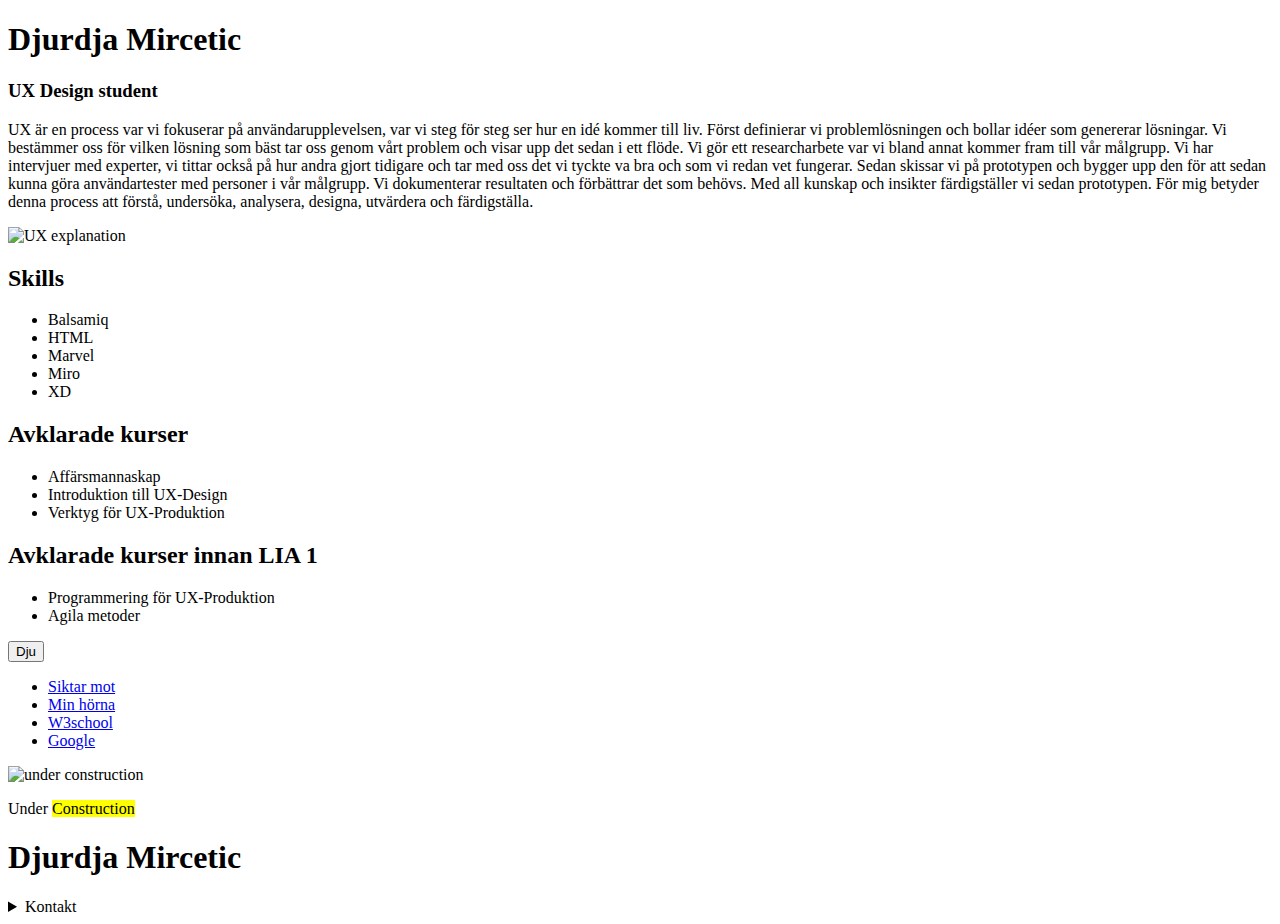
==== index.html @ 9ff73ec4 "Uppgift2" ====
<!DOCTYPE html>
<html>

<head>
<meta charset="UTF-8">
<meta http-equiv="X-UA-Compatible" content="IE=edge,chrome=1">
<meta name="viewport" content="width=device-width, initial-scale=1">

<link rel="icon" type="image/png" sizes="16x16" href="favicon-16x16.png">

<link href = "main.css" rel="stylesheat">


<title>Djurdja Mircetic</title> <!-- Namn på sidan -->
</head>

<body>

<header>
<h1>Djurdja Mircetic</h1> <!-- Start på profilsidan-->
<h3>UX Design student</h3>
</header>

<link href = "main.css" rel="stylrsheat">
 
<nav>
<p> 
UX är en process var vi fokuserar på användarupplevelsen, var vi steg för steg ser hur en idé kommer till liv. Först
definierar vi problemlösningen och bollar idéer som genererar lösningar.
Vi bestämmer oss för vilken lösning
som bäst tar oss genom vårt problem och visar upp det sedan i ett flöde. Vi gör ett researcharbete var vi bland
annat kommer fram till vår målgrupp.  
Vi har intervjuer med experter, vi tittar också på hur andra gjort tidigare
och tar med oss det vi tyckte va bra och som vi redan vet fungerar. Sedan skissar vi på prototypen och bygger
upp den för att sedan kunna göra användartester med personer i vår målgrupp.  
Vi dokumenterar resultaten
och förbättrar det som behövs. Med all kunskap och insikter färdigställer vi sedan prototypen.  
För mig betyder
denna process att förstå, undersöka, analysera, designa, utvärdera och färdigställa.</p> 
</nav>

<section>
<img src="Bilder/UX-Real.png" alt="UX explanation" title="Användarupplevelsen" > 
</section>


<section>
<h2>Skills</h2> <!-- lista-->

<ul>
  <li>Balsamiq</li>
  <li>HTML</li>
  <li>Marvel</li>
  <li>Miro</li>
  <li>XD</li>
</ul>  

<h2>Avklarade kurser</h2> <!-- lista-->

<ul>
  <li>Affärsmannaskap</li>
  <li>Introduktion till UX-Design</li>
  <li>Verktyg för UX-Produktion</li>
</ul> 

<h2>Avklarade kurser innan LIA 1 </h2> <!-- lista--> 
<ul>
  <li>Programmering för UX-Produktion </li>
  <li>Agila metoder </li>
</ul>
</section>

<article>
   <button type="button" onclick="alert('')" >Dju</button> <!-- knapp-->

<ul>
  <li><a href="https://sv.wikipedia.org/wiki/Virtuell_verklighet"    target="_blank">Siktar mot</a></li>
  <li><a href="https://www.youtube.com/watch?v=X4yyAGVekzg&t=30s"   target="_blank" >Min hörna </a></li>
  <li><a href="https://www.w3schools.com/howto/howto_css_icon_buttons.asp"   target="_blank" >W3school</a></li>
  <li><a href="https://www.google.se/?hl=sv"   target="_blank" > Google</a></li>    <!-- länkar-->
</ul>


  <img src="Bilder/404.png" alt="under construction" title="Website" > <!-- bild-->

</article>
  
<footer>
  <p>Under <mark>Construction </mark></p>
  <h1>Djurdja Mircetic</h1>

<details>
  <summary>Kontakt</summary>
  <p>mirceticdjurdja@gmail.com</p>
</details>
</footer>

</body>
</html>
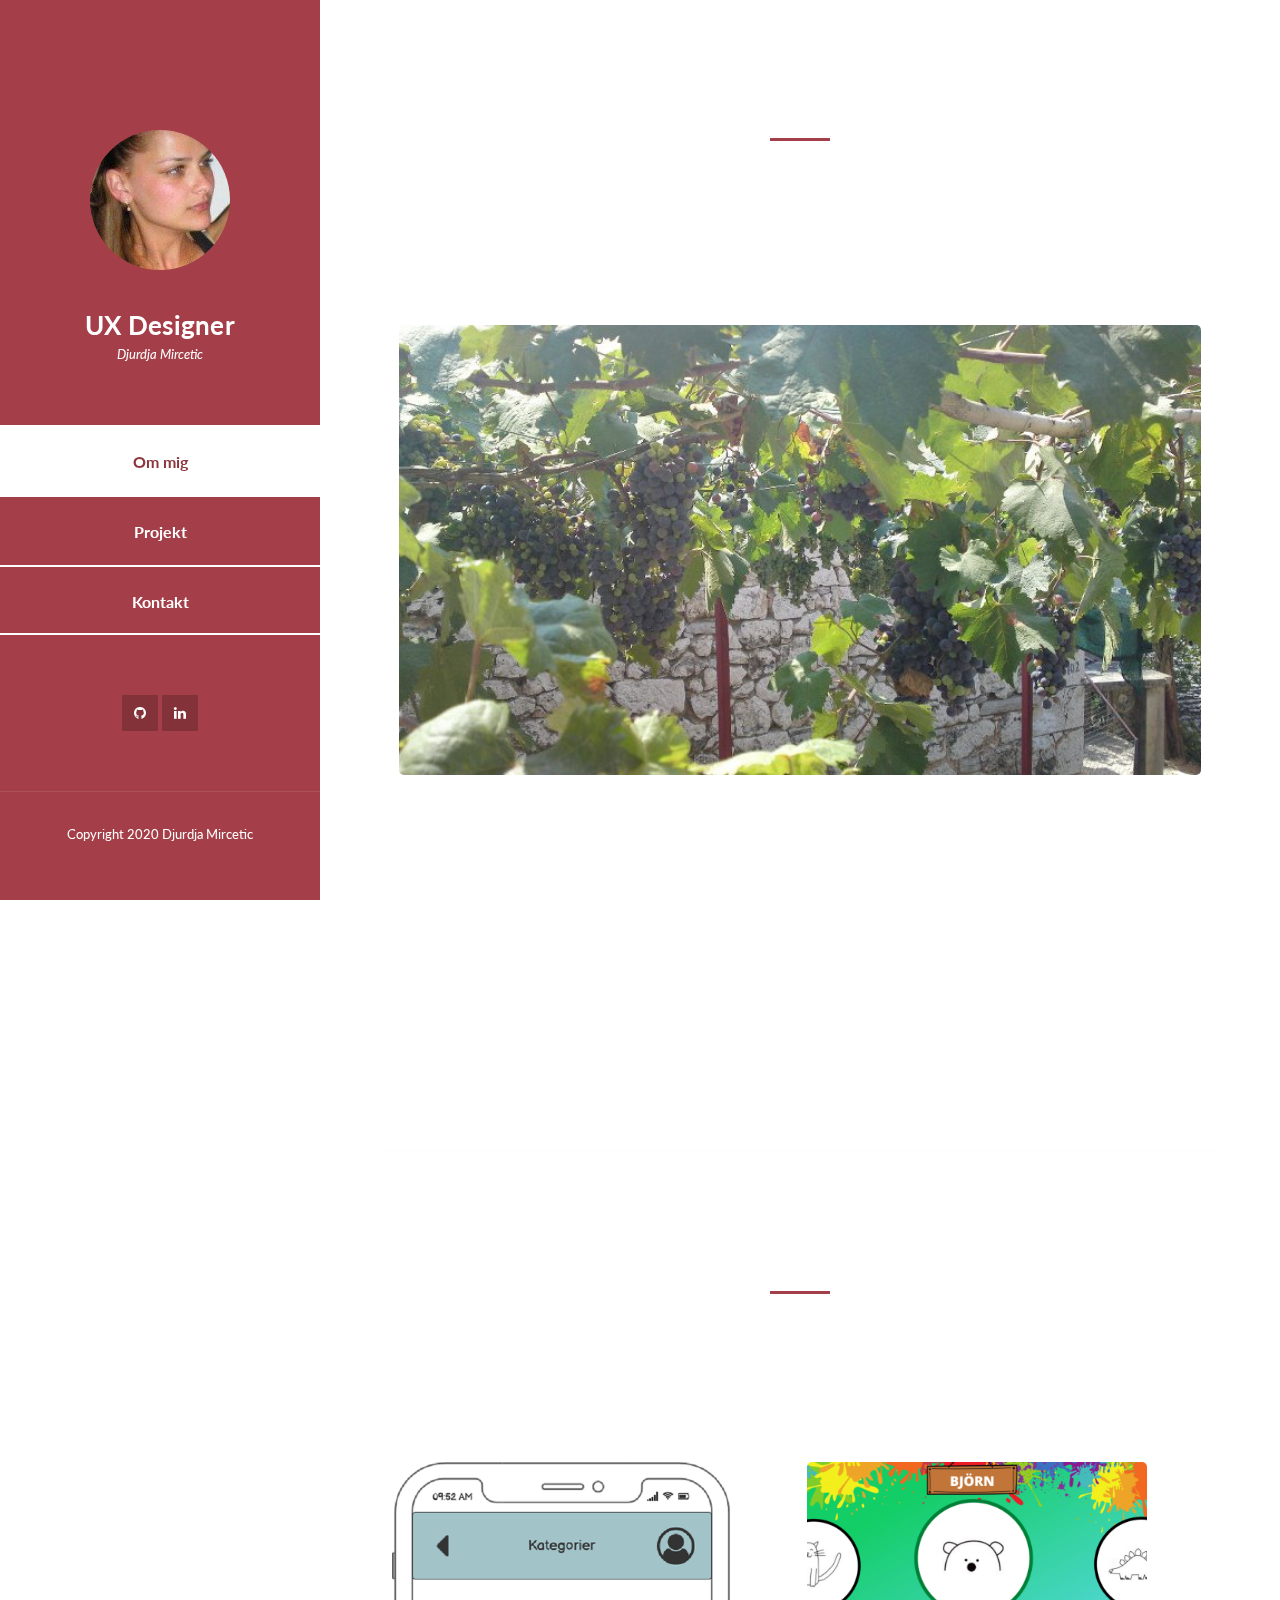
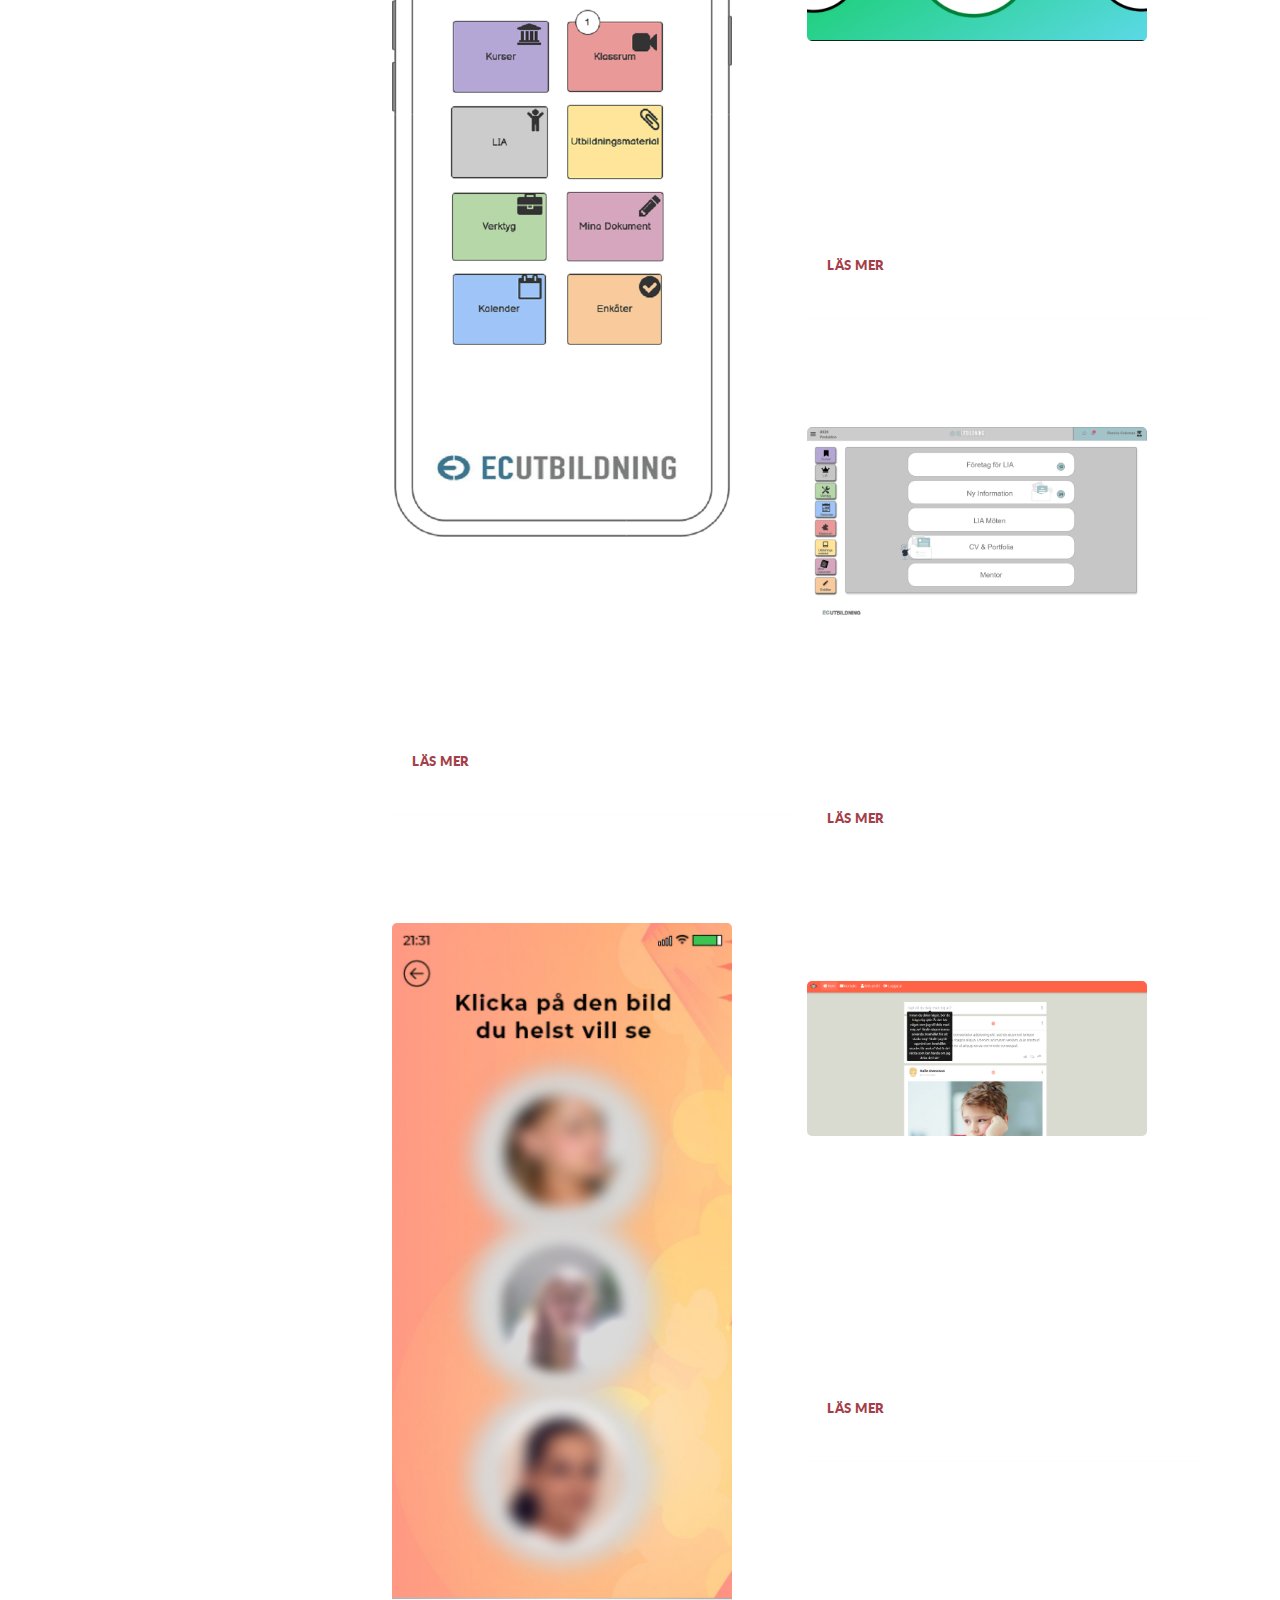
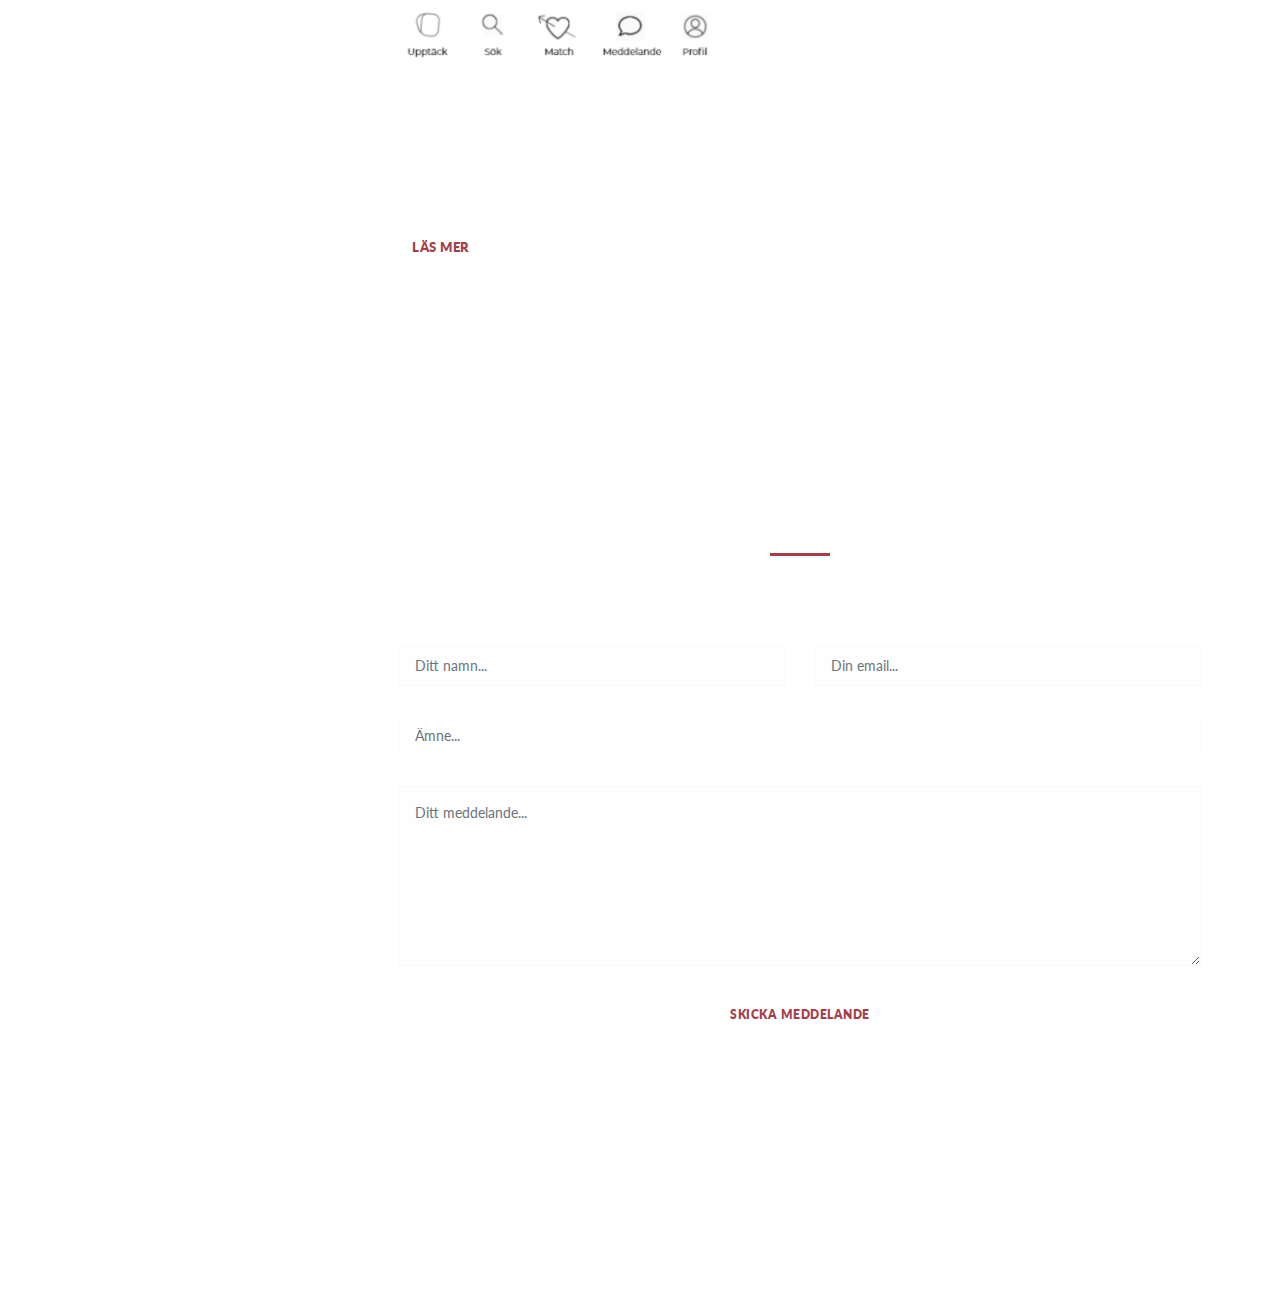
==== commit e7da2e41: "portfolio" ====
--- a/index.html
+++ b/index.html
@@ -1,99 +1,258 @@
 <!DOCTYPE html>
-<html>
-
+<html lang="en">
 <head>
-<meta charset="UTF-8">
-<meta http-equiv="X-UA-Compatible" content="IE=edge,chrome=1">
-<meta name="viewport" content="width=device-width, initial-scale=1">
-
-<link rel="icon" type="image/png" sizes="16x16" href="favicon-16x16.png">
-
-<link href = "main.css" rel="stylesheat">
-
-
-<title>Djurdja Mircetic</title> <!-- Namn på sidan -->
+	<meta charset="utf-8">
+	<meta content="width=device-width, initial-scale=1.0" name="viewport">
+	<meta content="Portfolio" name="description">
+	<meta content="portfolio, ux, uxdesign" name="keywords">
+	<meta content="Djurdja Mircetic" name="author">
+	<link href="https://fonts.googleapis.com/css?family=Lato:100,300,400,700,900" rel="stylesheet">
+	<link href="vendor/bootstrap/css/bootstrap.min.css" rel="stylesheet">
+	<link href="assets/css/fontawesome.css" rel="stylesheet">
+	<link href="assets/css/templatemo-style.css" rel="stylesheet">
+	<link href="assets/css/owl.css" rel="stylesheet">
+	<link href="assets/css/lightbox.css" rel="stylesheet">
+	<link href="favicon-16x16.png" rel="icon" type="image/x-icon">
+	<title>Portfolio</title>
 </head>
-
 <body>
-
-<header>
-<h1>Djurdja Mircetic</h1> <!-- Start på profilsidan-->
-<h3>UX Design student</h3>
-</header>
-
-<link href = "main.css" rel="stylrsheat">
- 
-<nav>
-<p> 
-UX är en process var vi fokuserar på användarupplevelsen, var vi steg för steg ser hur en idé kommer till liv. Först
-definierar vi problemlösningen och bollar idéer som genererar lösningar.
-Vi bestämmer oss för vilken lösning
-som bäst tar oss genom vårt problem och visar upp det sedan i ett flöde. Vi gör ett researcharbete var vi bland
-annat kommer fram till vår målgrupp.  
-Vi har intervjuer med experter, vi tittar också på hur andra gjort tidigare
-och tar med oss det vi tyckte va bra och som vi redan vet fungerar. Sedan skissar vi på prototypen och bygger
-upp den för att sedan kunna göra användartester med personer i vår målgrupp.  
-Vi dokumenterar resultaten
-och förbättrar det som behövs. Med all kunskap och insikter färdigställer vi sedan prototypen.  
-För mig betyder
-denna process att förstå, undersöka, analysera, designa, utvärdera och färdigställa.</p> 
-</nav>
-
-<section>
-<img src="Bilder/UX-Real.png" alt="UX explanation" title="Användarupplevelsen" > 
-</section>
-
-
-<section>
-<h2>Skills</h2> <!-- lista-->
-
-<ul>
-  <li>Balsamiq</li>
-  <li>HTML</li>
-  <li>Marvel</li>
-  <li>Miro</li>
-  <li>XD</li>
-</ul>  
-
-<h2>Avklarade kurser</h2> <!-- lista-->
-
-<ul>
-  <li>Affärsmannaskap</li>
-  <li>Introduktion till UX-Design</li>
-  <li>Verktyg för UX-Produktion</li>
-</ul> 
-
-<h2>Avklarade kurser innan LIA 1 </h2> <!-- lista--> 
-<ul>
-  <li>Programmering för UX-Produktion </li>
-  <li>Agila metoder </li>
-</ul>
-</section>
-
-<article>
-   <button type="button" onclick="alert('')" >Dju</button> <!-- knapp-->
-
-<ul>
-  <li><a href="https://sv.wikipedia.org/wiki/Virtuell_verklighet"    target="_blank">Siktar mot</a></li>
-  <li><a href="https://www.youtube.com/watch?v=X4yyAGVekzg&t=30s"   target="_blank" >Min hörna </a></li>
-  <li><a href="https://www.w3schools.com/howto/howto_css_icon_buttons.asp"   target="_blank" >W3school</a></li>
-  <li><a href="https://www.google.se/?hl=sv"   target="_blank" > Google</a></li>    <!-- länkar-->
-</ul>
-
-
-  <img src="Bilder/404.png" alt="under construction" title="Website" > <!-- bild-->
-
-</article>
-  
-<footer>
-  <p>Under <mark>Construction </mark></p>
-  <h1>Djurdja Mircetic</h1>
-
-<details>
-  <summary>Kontakt</summary>
-  <p>mirceticdjurdja@gmail.com</p>
-</details>
-</footer>
-
+	<div id="page-wraper">
+		<!-- Sidebar Menu -->
+		<div class="responsive-nav">
+			<i class="fa fa-bars" id="menu-toggle"></i>
+			<div class="menu" id="menu">
+				<i class="fa fa-times" id="menu-close"></i>
+				<div class="container">
+					<div class="image">
+						<a href="#"><img alt="" src="assets/images/10.jpg"></a>
+					</div>
+					<div class="author-content">
+						<h4>UX Designer</h4><span>Djurdja Mircetic</span>
+					</div>
+					<nav class="main-nav" role="navigation">
+						<ul class="main-menu">
+							<li>
+								<a href="#section1">Om mig</a>
+							</li>
+							<li>
+								<a href="#section2">Projekt</a>
+							</li>
+							<li>
+								<a href="#section3">Kontakt</a>
+							</li>
+						</ul>
+					</nav>
+					<div class="social-network">
+						<ul class="soial-icons">
+							<li>
+								<a href="https://github.com/dju1441" target="_blank"><i class="fa fa-github"></i></a>
+							</li>
+							<li>
+								<a href="https://www.linkedin.com/in/djurdja-mircetic-a3308977/" target="_blank"><i class="fa fa-linkedin"></i></a>
+							</li>
+						</ul>
+						<div style="margin-left: 2em">
+							
+						</div>
+						<!--<a href="indexEN.html"><img alt="Englich" class="flag" src="assets/images/En.png"></a>
+							<a href="indexSV.html"><img alt="Swedish" class="flag" src="assets/images/sv.png"></a>-->
+					</div>
+					<div class="copyright-text">
+						<p>Copyright 2020 Djurdja Mircetic</p>
+					</div>
+				</div>
+			</div>
+		</div>
+		
+		<section class="section about-me" data-section="section1">
+			<div class="container">
+				<div class="section-heading">
+					<h1>Portfolio</h1>
+					<div class="line-dec"></div><span>Välkommen till min hörna</span>
+				</div>
+				<div class="left-image-post">
+					<div class="row">
+						<div class="col-md-12">
+							<div class="left-image"><img alt="" src="assets/images/101.jpg"></div>
+						
+						
+							<div class="right-text">
+								
+								<div><p> Dju kallas jag för & är född vid kusten av Balkan. Uppvuxen & bosatt i Malmö och så länge jag kan minas har jag funderat på hur saker och ting är och varför. Som liten fick jag ofta frågan ”var är det bättre” vilket tände till tankarna mellan det bra och dåliga, varför och varför inte. Jag funderade ofta på produkter, hur de är hur de kunde förbättras och appliceras i olika miljöer. 
+								Under min uppväxt ägnade jag mig en del åt att rita vilket ledde till att tatuering med blev en hobby. 
+								Under tiden jag satte färg på mina vänner hade jag uppdarg i familjeföretaget, att rita upp mönster som sedan trycktes och blev plagg. 
+								Dom plaggen har jag sedan fotats i och varit modell för samt sålt på modemässorna. 
+								Jag har haft en insyn i ett företag från idén, försäljningen, produktionen, leverans och allt där emellan. 
+								Jag är nyfiken, omtänksam och ger hela mig till vad jag har framför mig. 
+								Intresset för UX blev stort då jag förstod att det var en blandning av beteendet och tekniken. 
+								Att sätta sig in i användarnas känsla och föreställa sig vad de går igenom som sedan bekräftas av researchen är vad jag vill jobba med. 
+								Det blir en slagt tillfredsställelse att kunna ta fram en lösning till utmaningen i form av prototyp då erfarenheten och 
+								informationen går att visa upp.</p>
+							</div>
+							</div>
+							
+						</div>
+					</div>
+				</div>
+			</div>
+		</section>
+		<section class="section heading" data-section="section2">
+			<div class="container">
+				<div class="section-heading">
+					<h1>Projekt</h1>
+					<div class="line-dec"></div>
+				</div>
+				<div class="row">
+					<div class="isotope-wrapper">
+						<div class="isotope-box">
+							<div class="isotope-item">
+								<img alt="ec-utbildning app" src="assets/images/ec-educationapp.jpg">
+								<figcaption>
+									<a data-lightbox="image-1" data-title="Läroplattform App version" href="assets/images/ec-educationapp.jpg"></a>
+									<h4>EC-utbildning App version</h4><span>Som det ser ut idag har EC-studenter 3 olika platser där vi måste logga in på för att få tillgång till vårt material, det digitala klassrummet och mailen. Det är viktigt att samla allt på en plattform då det upplevs att informationen är svår att hålla ordning på. Är det någonting man behöver så finns det att hitta här.</span>
+								</figcaption>
+								<div class="white-button">
+									<a href="project/Ecutbildningapp.pdf" target="_blank">Läs mer</a>
+								</div>
+							</div>
+							<div class="isotope-item">
+								<img alt="digitala verktyg" src="assets/images/digital.png"> <a data-lightbox="image-1" data-title="Digitalt verktyg" href="assets/images/digital.png"></a>
+								<h4>Digitalt verktyg</h4><span>Ett digitalt verktyg för pedagoger där målet är att få förskolebarn till att blir mer av en producent istället för konsument. Det långsiktiga målet är att förebygga psykisk ohälsa genom uppmaning till socialt samspel och goda gärningar som bidrar till att skapa och stärka positivt beteende och god hälsa.</span>
+								<div class="white-button">
+									<a href="project/UX%20Design%20sprint%20Djurdja%20Mircetic.pdf" target="_blank">Läs mer</a>
+								</div>
+							</div>
+							<div class="isotope-item">
+								<img alt="ec-utbildning webb" src="assets/images/ecwebb.jpg"> <a data-lightbox="image-1" data-title="Läroplattform Webb version" href="assets/images/ecwebb.jpg"></a>
+								<h4>EC-utbildning Webb version</h4><span>Det var en självklarhet att läroplattformen behövde finas i en webbversion med. Här var fokus på LIA funktionen och det som behövs för att lättare hålla ordning på viktiga mail, potentiella LIA platser, information till våra mentorer och våran portfolio.</span>
+								<div class="white-button">
+									<a href="project/PP%20Ecutbildning%20Webbsida.pdf" target="_blank">Läs mer</a>
+								</div>
+							</div>
+							<div class="isotope-item">
+								<img alt="pixer" src="assets/images/pixerbild.png"> <a data-lightbox="image-1" data-title="Dating app" href="assets/images/pixerbild.png"></a>
+								<h4>En dejting app baserat på intressen</h4><span>I stället för att “matcha” baserat på bilder får användarna först prata/chatta eller spela spel ihop för att sedan låsa upp bilder på personen de pratar med.</span>
+								<div class="white-button">
+									<a href="project/Pixer.pdf" target="_blank">Läs mer</a>
+								</div>
+							</div>
+							<div class="isotope-item">
+								<img alt="social media sida flöde" src="assets/images/feed1.png"> <a data-lightbox="image-1" data-title="Social media sida med fokus på säkerheten för den yngre generationen" href="assets/images/feed1.png"></a>
+								<h4>Social media sida</h4><span>Med hjälp av en tooltip uppmärksammas och tydliggörs det för barn att tänka till och förstå att kontentan av det som läggs upp och delas är där för alla att se. Att det både kan ha negativa och positiva konsekvenser som följd. Informationen framkommer då man hovrar över en knapp eller ett fält i dom situationer man bör tänka till en extra gång. Det blir mindre av ett störningsmoment då en tooltip inte behöver klickas bort.</span>
+								<div class="white-button">
+									<a href="" target="_blank">Läs mer</a>
+								</div>
+							</div>
+						</div>
+					</div>
+				</div>
+			</div>
+		</section>
+		<section class="section contact-me" data-section="section3">
+			<div class="container">
+				<div class="section-heading">
+					<h1>Kontakt</h1>
+					<div class="line-dec"></div>
+				</div>
+				<div class="row">
+					<div class="right-content">
+						<div class="container">
+							<form action="https://formspree.io/f/mnqookpp" id="contact" method="post" name="contact">
+								<div class="row">
+									<div class="col-md-6">
+										<fieldset>
+											<input class="form-control" id="name" name="name" placeholder="Ditt namn..." required="" type="text">
+										</fieldset>
+									</div>
+									<div class="col-md-6">
+										<fieldset>
+											<input class="form-control" id="email" name="_replayto" placeholder="Din email..." required="" type="text">
+										</fieldset>
+									</div>
+									<div class="col-md-12">
+										<fieldset>
+											<input class="form-control" id="subject" name="subject" placeholder="Ämne..." required="" type="text">
+										</fieldset>
+									</div>
+									<div class="col-md-12">
+										<fieldset>
+											<textarea class="form-control" id="message" name="message" placeholder="Ditt meddelande..." required="" rows="6"></textarea>
+										</fieldset>
+									</div>
+									<div class="col-md-12">
+										<fieldset>
+											<button class="button" id="form-submit" type="submit">Skicka meddelande</button>
+										</fieldset>
+									</div>
+								</div>
+							</form>
+						</div>
+					</div>
+				</div>
+			</div>
+		</section>
+	</div>
+	<script src="vendor/jquery/jquery.min.js">
+	</script> 
+	<script src="vendor/bootstrap/js/bootstrap.bundle.min.js">
+	</script> 
+	<script src="assets/js/isotope.min.js">
+	</script> 
+	<script src="assets/js/owl-carousel.js">
+	</script> 
+	<script src="assets/js/lightbox.js">
+	</script> 
+	<script src="assets/js/custom.js">
+	</script> 
+	<script>
+	                 //according to loftblog tut
+	                 $(".main-menu li:first").addClass("active");
+
+	                 var showSection = function showSection(section, isAnimate) {
+	                   var direction = section.replace(/#/, ""),
+	                     reqSection = $(".section").filter(
+	                       '[data-section="' + direction + '"]'
+	                     ),
+	                     reqSectionPos = reqSection.offset().top - 0;
+
+	                   if (isAnimate) {
+	                     $("body, html").animate(
+	                       {
+	                         scrollTop: reqSectionPos
+	                       },
+	                       800
+	                     );
+	                   } else {
+	                     $("body, html").scrollTop(reqSectionPos);
+	                   }
+	                 };
+
+	                 var checkSection = function checkSection() {
+	                   $(".section").each(function() {
+	                     var $this = $(this),
+	                       topEdge = $this.offset().top - 80,
+	                       bottomEdge = topEdge + $this.height(),
+	                       wScroll = $(window).scrollTop();
+	                     if (topEdge < wScroll && bottomEdge > wScroll) {
+	                       var currentId = $this.data("section"),
+	                         reqLink = $("a").filter("[href*=\\#" + currentId + "]");
+	                       reqLink
+	                         .closest("li")
+	                         .addClass("active")
+	                         .siblings()
+	                         .removeClass("active");
+	                     }
+	                   });
+	                 };
+
+	                 $(".main-menu").on("click", "a", function(e) {
+	                   e.preventDefault();
+	                   showSection($(this).attr("href"), true);
+	                 });
+
+	                 $(window).scroll(function() {
+	                   checkSection();
+	                 });
+	</script>
 </body>
 </html>--- a/assets/css/templatemo-style.css
+++ b/assets/css/templatemo-style.css
@@ -0,0 +1,697 @@
+
+@import url(fontawesome.css);
+@import url("https://fonts.googleapis.com/css?family=Lato:100,300,400,700,900");
+body {
+    font-family: 'Lato', sans-serif;
+}
+
+#page-wraper {
+    background: url(../images/BLACK_IV_desktop-1.jpg) no-repeat center center fixed;
+    -webkit-background-size: cover;
+    -moz-background-size: cover;
+    background-size: 300px 100px;
+    background-size: cover;
+    width: 100%;
+}
+
+
+/* Basic */
+
+body {
+    overflow-x: hidden;
+}
+
+input,
+select,
+textarea {
+    outline: none;
+}
+
+a,
+a:hover {
+    text-decoration: none;
+	
+}
+
+
+p {
+    font-size: 16px;
+    line-height: 24px;
+    color: #fff;
+	z-index:-1;
+}
+
+h4 {
+	margin-top:10px;
+    font-size: 26px;
+    font-weight: 700;
+    color: #fff;
+    letter-spacing: 0.25px;
+	
+}
+
+img {
+    width: 100%;
+    overflow: hidden;
+	margin-top:70px;
+}
+
+.flag{
+	width: 36px;
+    
+	margin-top:0px;
+	}
+	
+
+ul {
+    padding: 0;
+    margin: 0;
+    list-style: none;
+}
+
+ul li {
+    display: inline-block;
+}
+
+html {
+    -webkit-box-sizing: border-box;
+    -moz-box-sizing: border-box;
+    box-sizing: border-box;
+}
+
+*,
+*:before,
+*:after {
+    -webkit-box-sizing: inherit;
+    -moz-box-sizing: inherit;
+    box-sizing: inherit;
+}
+
+.container {
+    margin: 0 auto;
+}
+
+.main-nav {
+    text-align: center;
+}
+
+.main-nav li:last-child a {
+    border-bottom: 2px solid #fff;
+}
+
+.main-nav li {
+    display: block;
+}
+
+.main-nav li a {
+    height: 70px;
+    line-height: 70px;
+    display: inline-block;
+    font-size: 16px;
+    font-weight: 700;
+    color: #fff;
+    width: 100%;
+    transition: all 0.5s;
+    border-top: 2px solid #fff;
+}
+
+.main-nav li:hover a,
+.main-nav li.active a {
+    background: #fff;
+    color: #8c363e;
+}
+
+/* Sidebar Menu */
+
+.menu .image {
+    margin-top: 60px;
+}
+
+.menu .image img {
+    width: 140px;
+    height: 140px;
+    border-radius: 50%;
+    text-align: center;
+}
+
+.menu .author-content {
+    margin: 40px 0px 60px 0px;
+}
+
+.menu .author-content h4 {
+    margin-bottom: 0px;
+}
+
+.menu .author-content span {
+    font-size: 13px;
+    font-style: italic;
+    color: #fff;
+}
+
+.menu .social-network {
+    margin-top: 60px;
+}
+
+.menu .social-network ul li {
+    margin: 0 3px;
+}
+
+.menu .social-network ul li a {
+    width: 40px;
+    height: 40px;
+    display: inline-block;
+    text-align: center;
+    line-height: 40px;
+    background-color: rgba(0, 0, 0, 0.2);
+    color: #fff;
+    font-size: 14px;
+    transition: all 0.5s;
+}
+
+.menu .social-network ul li a:hover {
+    background-color: #fff;
+    color: #a43f49;
+}
+
+.menu .copyright-text {
+    position: relative;
+    margin-top: 60px;
+}
+
+.menu .copyright-text p {
+    border-top: 1px solid rgba(250, 250, 250, 0.1);
+    display: inline-block;
+    width: 100%;
+    padding-left: 30px;
+    padding-right: 30px;
+    padding-top: 30px;
+    font-size: 13px;
+}
+
+.menu:before,
+.menu:after {
+    content: "";
+    display: table;
+}
+
+.menu:after {
+    clear: both;
+}
+
+.menu a {
+    text-decoration: none;
+    color: inherit;
+}
+
+.menu {
+    text-align: center;
+}
+
+.menu::-webkit-scrollbar {
+    display: none;
+}
+
+.menu {
+    left: 10%;
+  -webkit-transition: -webkit-transform 233ms cubic-bezier(0, 0, 0.21, 1);
+  -webkit-overflow-scrolling: touch;
+  background-color: #a43f49;
+  box-sizing: border-box;
+  height: 100vh;  
+  max-height: 100vh !important;
+  max-width: 80vw !important;
+  min-width: 45px !important;
+  outline: none;
+  overflow-x: hidden !important;
+  overflow-y: auto !important;
+  padding: 0;
+  position: fixed !important;
+  top: calc(0px);  
+  width: 20%;
+  will-change: transform;
+  z-index: 9999 !important;
+  filter:blur (5px);
+}
+
+.menu-toggle {
+  color: #fff;
+  cursor: pointer;
+  font-size: 25px;
+  position: fixed;
+  right: 25px;
+  top: 25px;
+}
+
+#menu-toggle {
+    z-index: 999;
+    cursor: pointer;
+    position: fixed;
+    top: 0;
+    left: 0;
+    color: #a43f49;
+    background-color: #fff;
+    width: 60px;
+    height: 60px;
+    text-align: center;
+    display: inline-block;
+    line-height: 60px;
+}
+
+.menu-close {
+  cursor: pointer;
+}
+
+#menu-close {
+    cursor: pointer;
+    text-align: right;
+    color: #a43f49;
+    background-color: #fff;
+    width: 100%;
+    height: 60px;
+    text-align: center;
+    display: inline-block;
+    line-height: 60px;
+}
+
+
+/* Section */
+
+.section {
+    color: #fff;
+    width: 55%;
+    right: 10%;
+    left: 35%;
+    position: relative;
+    min-height: 100vh;
+    padding-bottom: 80px;
+    border-bottom: 3px solid rgba(250, 250, 250, 0.25);
+}
+
+.section-heading {
+    text-align: center;
+    padding: 80px 45px;
+}
+
+.section-heading h2 {
+    font-size: 32px;
+    font-weight: 700;
+    color: #fff;
+}
+
+.section-heading .line-dec {
+    width: 60px;
+    height: 3px;
+    background-color: #a43f49;
+    margin: 10px auto;
+}
+
+.section-heading span {
+    margin-top: 5px;
+    font-size: 16px;
+    color: #fff;
+    letter-spacing: 0.5px;
+}
+
+
+/* Buttons */
+
+.white-button {
+	margin-top: 10px;
+}
+
+.white-button a {
+    display: inline-block;
+    padding: 12px 20px;
+    background-color: #fff;
+    color: #a43f49;
+    font-size: 13px;
+    font-weight: 800;
+    letter-spacing: 0.5px;
+    text-transform: uppercase;
+    transition: all 0.5s;
+}
+
+.white-button a:hover {
+    background-color: #a43f49;
+    color: #fff;
+}
+
+/* send massage button*/
+
+button {
+    display: inline-block;
+    padding: 10px 20px;
+    background-color: #fff;
+    color: #a43f49;
+    font-size: 12px;
+    font-weight: 800;
+    letter-spacing: 0.5px;
+    text-transform: uppercase;
+    transition: all 0.5s;
+    border: none;
+    outline: none;
+    cursor: pointer;
+	
+
+}
+
+button:hover {
+    outline: none;
+    background-color: #a43f49;
+    color: #fff;
+}
+
+
+/* image about me */
+
+.right-image-post {
+    margin-top: 60px;
+    padding-top: 60px;
+    border-top: 2px solid rgba(250, 250, 250, 0.1);
+}
+
+.left-image img,
+.right-image img {
+    border-radius: 5px;
+}
+
+.right-image-post h4,
+.left-image-post h4 {
+    margin-top: 30px;
+}
+
+.right-image-post p,
+.left-image-post p {
+    margin-top: 20px;
+}
+
+.right-image-post .white-button,
+.left-image-post .white-button {
+    margin-top: 30px;
+}
+
+
+/* Services */
+
+.my-services .col-md-6 {
+    padding-left: 5px;
+    padding-right: 5px;
+}
+
+.service-item {
+    margin-bottom: 10px;
+    padding: 50px;
+    background-color: rgba(250, 250, 250, 0.1);
+    transition: all 0.5s;
+}
+
+.service-item h4 {
+    transition: all 0.5s;
+}
+
+.service-item p {
+    transition: all 0.5s;
+}
+
+.service-item:hover {
+    background-color: rgba(250, 250, 250, 1);
+}
+
+.service-item:hover h4 {
+    color: #1e1e1e;
+}
+
+.service-item:hover p {
+    color: #4a4a4a;
+}
+
+.service-item .service-icon {
+    width: 70px;
+    height: 70px;
+    display: inline-block;
+    margin-bottom: 30px;
+    background-size: cover;
+    background-repeat: no-repeat;
+    transition: all 0.5s;
+}
+
+
+/* portfolio */
+
+section.my-work .section-heading {
+    text-align: center;
+    padding: 80px 45px 50px 45px;
+}
+
+.isotope-wrapper {
+    position: relative;
+    width: 100%;
+    margin: auto;
+}
+
+.isotope-toolbar input[type="radio"] {
+    display: none;
+}
+
+.isotope-toolbar span {
+    text-transform: capitalize;
+    display: inline-block;
+    margin-right: 15px;
+    padding-bottom: 3px;
+    font-size: 15px;
+    font-weight: 700;
+    border-bottom: 2px solid transparent;
+    transform: ease-in-out 0.5s;
+    cursor: pointer;
+}
+
+.isotope-toolbar input[type="radio"]:checked + span {
+    color: #a43f49;
+    border-bottom: 2px solid #a43f49;
+}
+
+.isotope-box {
+    position: relative;
+    width: 100%;
+}
+
+.isotope-toolbar {
+    text-align: center;
+    margin: 10px;
+}
+
+.isotope-toolbar p {
+    border-top: 1px solid #fff;
+    padding-top: 15px;
+}
+
+.isotope-toolbar a {
+    color: #fff;
+}
+
+.isotope-item {
+    position: relative;
+    width: 48%;
+    margin: 1%;
+    border-bottom: 2px solid rgba(250,250,250,0.1);
+    padding-bottom: 30px;
+    margin-bottom: 30px;
+}
+
+.isotope-item img {
+    top: 0;
+    left: 0;
+    width: 85%;
+    height: 100%;
+    border-radius: 5px;
+}
+
+.lazyload {
+    background: #f7f7f7;
+}
+
+.lazyloading {
+    background: #f7f7f7 url(//afarkas.github.io/lazysizes/assets/imgs/loader.gif) no-repeat center;
+    min-height: 60px;
+}
+
+
+/* Contact Me */
+
+section.contact-me {
+    border-bottom: none;
+}
+
+#contact input {
+    background-color: rgba(250,250,250,0.1);
+    border: 1px solid rgba(250,250,250,1);
+    border-radius: 0px;
+    margin-bottom: 30px;
+    color: #fff;
+    font-size: 14px;
+    height: 40px;
+    line-height: 40px;
+    width: 100%;
+    padding-left: 15px;
+}
+
+#contact input:focus {
+    outline: none;
+    box-shadow: none;
+}
+
+#contact textarea {
+    background-color: rgba(250,250,250,0.1);
+    border: 1px solid rgba(250,250,250,1);
+    border-radius: 0px;
+    margin-bottom: 30px;
+    color: #fff;
+    font-size: 14px;
+    height: 180px;
+    max-height: 220px;
+    line-height: 40px;
+    width: 100%;
+    padding-left: 15px;
+}
+
+#contact textarea:focus {
+    outline: none;
+    box-shadow: none;
+}
+
+#contact {
+    text-align: center;
+}
+
+@media screen and (max-width: 1680px) {
+    .menu {
+        left: 5%;
+    }
+
+    .section {
+        color: #fff;
+        width: 65%;
+        right: 5%;
+        left: 30%;
+    }
+}
+
+@media screen and (max-width: 1680px) and (min-width: 846px) { 
+    .menu .social-network ul li a {
+        width: 36px;
+        height: 36px;
+        line-height: 36px;
+    }
+
+    .menu .social-network ul li {
+        margin: 0;
+    }
+
+    .menu .image {
+        margin-top: 60px;
+    }
+}
+
+@media screen and (max-width: 1280px) {
+    .menu {
+        left: 0%;
+    }
+
+    .right-image-post h4,
+    .left-image-post h4 {
+        margin-top: 0px;
+    }
+
+    .right-image-post p,
+    .left-image-post p {
+        margin-top: 15px;
+    }
+
+    .right-image-post .white-button,
+    .left-image-post .white-button {
+        margin-top: 25px;
+    }
+
+}
+
+.menu .container {
+    padding-left: 0;
+    padding-right: 0;
+}
+
+@media screen and (max-width: 1280px) and (min-width: 846px) {
+    .menu {
+        width: 25%;
+    }
+}
+
+#menu-toggle,
+#menu-close {
+    display: none;
+}  
+
+@media screen and (max-width: 845px) {        
+    #menu-toggle,
+    #menu-close {
+        display: inline-block;
+    }    
+
+    .menu {        
+        width: 320px;
+        -webkit-transform: translateX(-100%) !important;
+        transform: translateX(-100%) !important;
+        transition: -webkit-transform 233ms cubic-bezier(0, 0, 0.21, 1);
+        transition: transform 233ms cubic-bezier(0, 0, 0.21, 1);
+        transition: transform 233ms cubic-bezier(0, 0, 0.21, 1), -webkit-transform 233ms cubic-bezier(0, 0, 0.21, 1);
+    }
+
+    .menu .image {
+        margin-top: 40px;        
+    }
+
+    .menu .image img {
+        width: 120px;
+        height: 120px;
+    }
+
+    .menu .author-content {
+        margin: 20px 0px 40px 0px;
+    }
+
+    .menu .container {
+        padding-left: 15px;
+        padding-right: 15px;
+    }
+
+    .menu.open {
+        display: inline-block;
+        -webkit-transform: translateX(0) !important;
+                transform: translateX(0) !important;
+    }
+
+    .responsive-nav {
+        display: inline-block;
+    }
+    .section {
+        width: 94%;
+        right: 3%;
+        left: 3%;
+    }
+    .isotope-item {
+        width: 94%;
+        margin: 3%;
+    }
+    .left-image-post img {
+        margin-bottom: 30px;
+    }
+    .right-image-post img {
+        margin-top: 30px;
+    }
+    .isotope-item {
+        border-bottom: none;
+        text-align: center;
+    }
+    .isotope-toolbar {
+        margin-bottom: 20px;
+    }
+}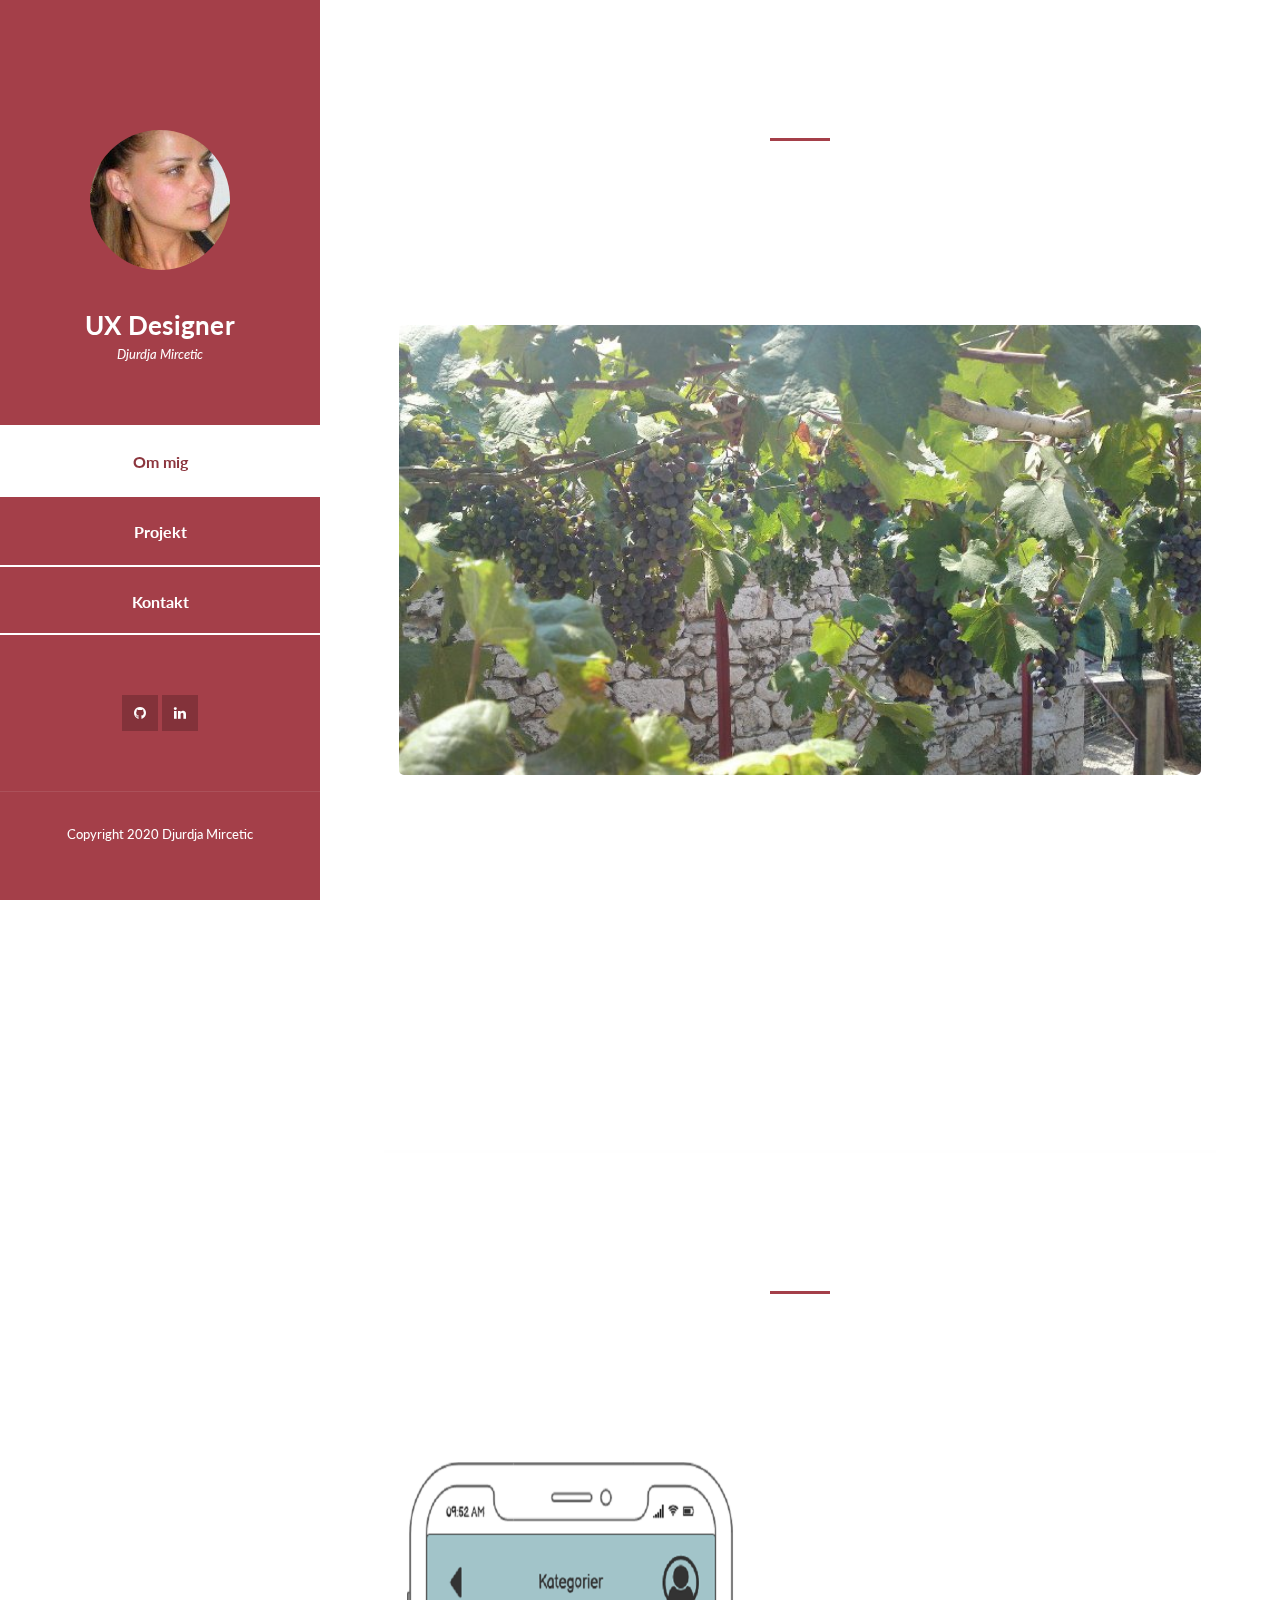
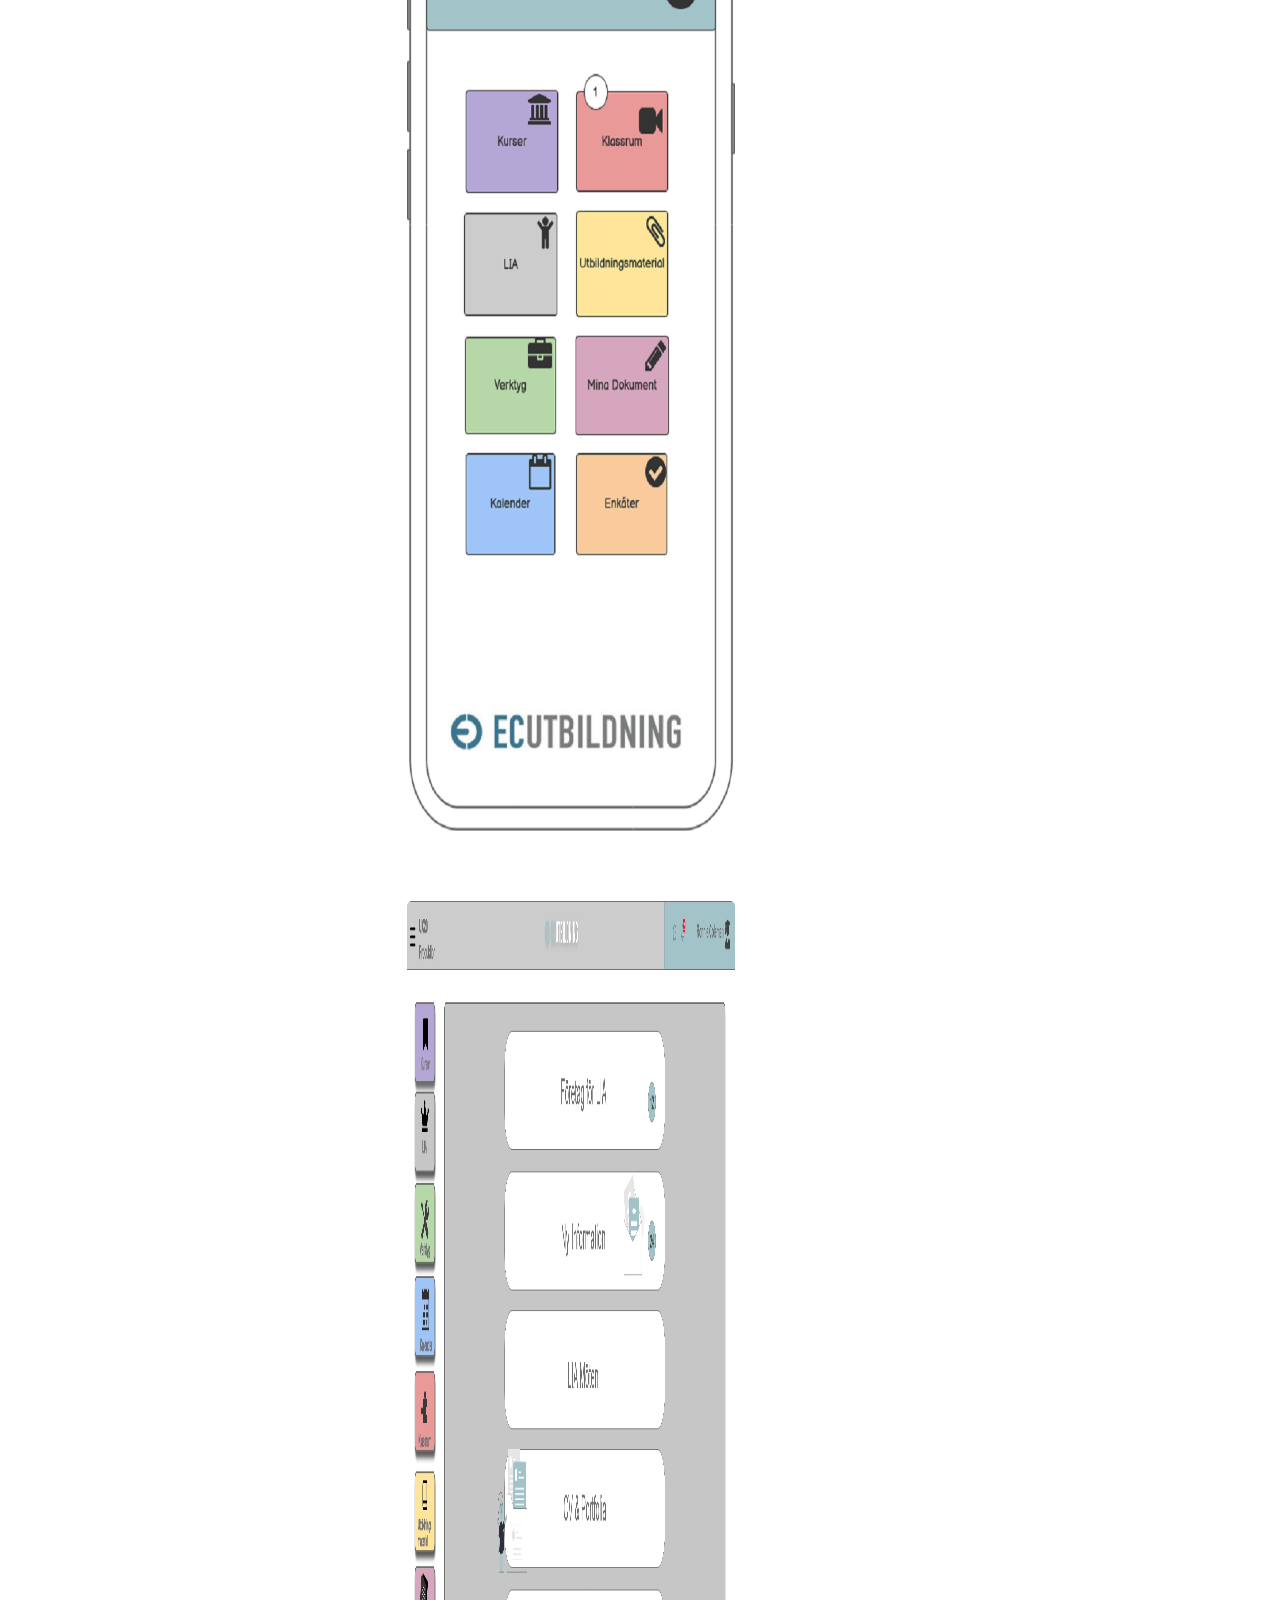
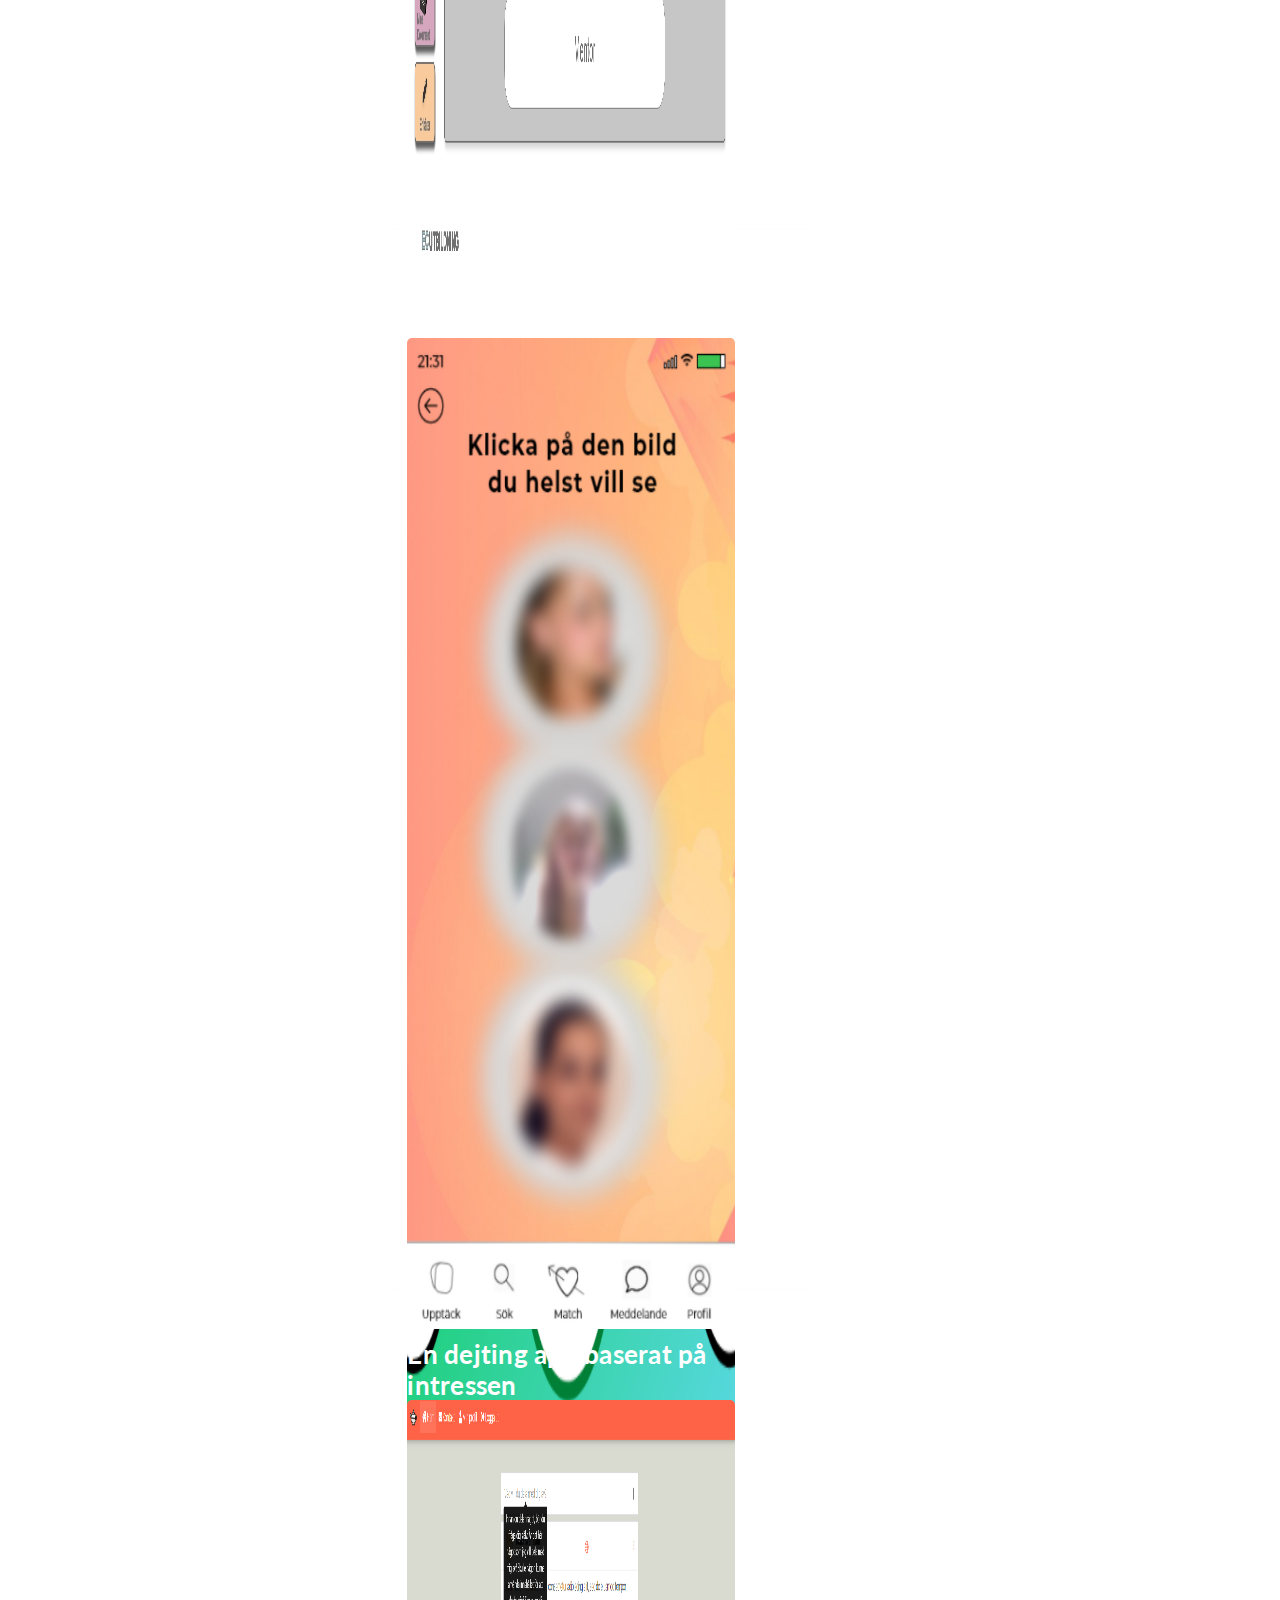
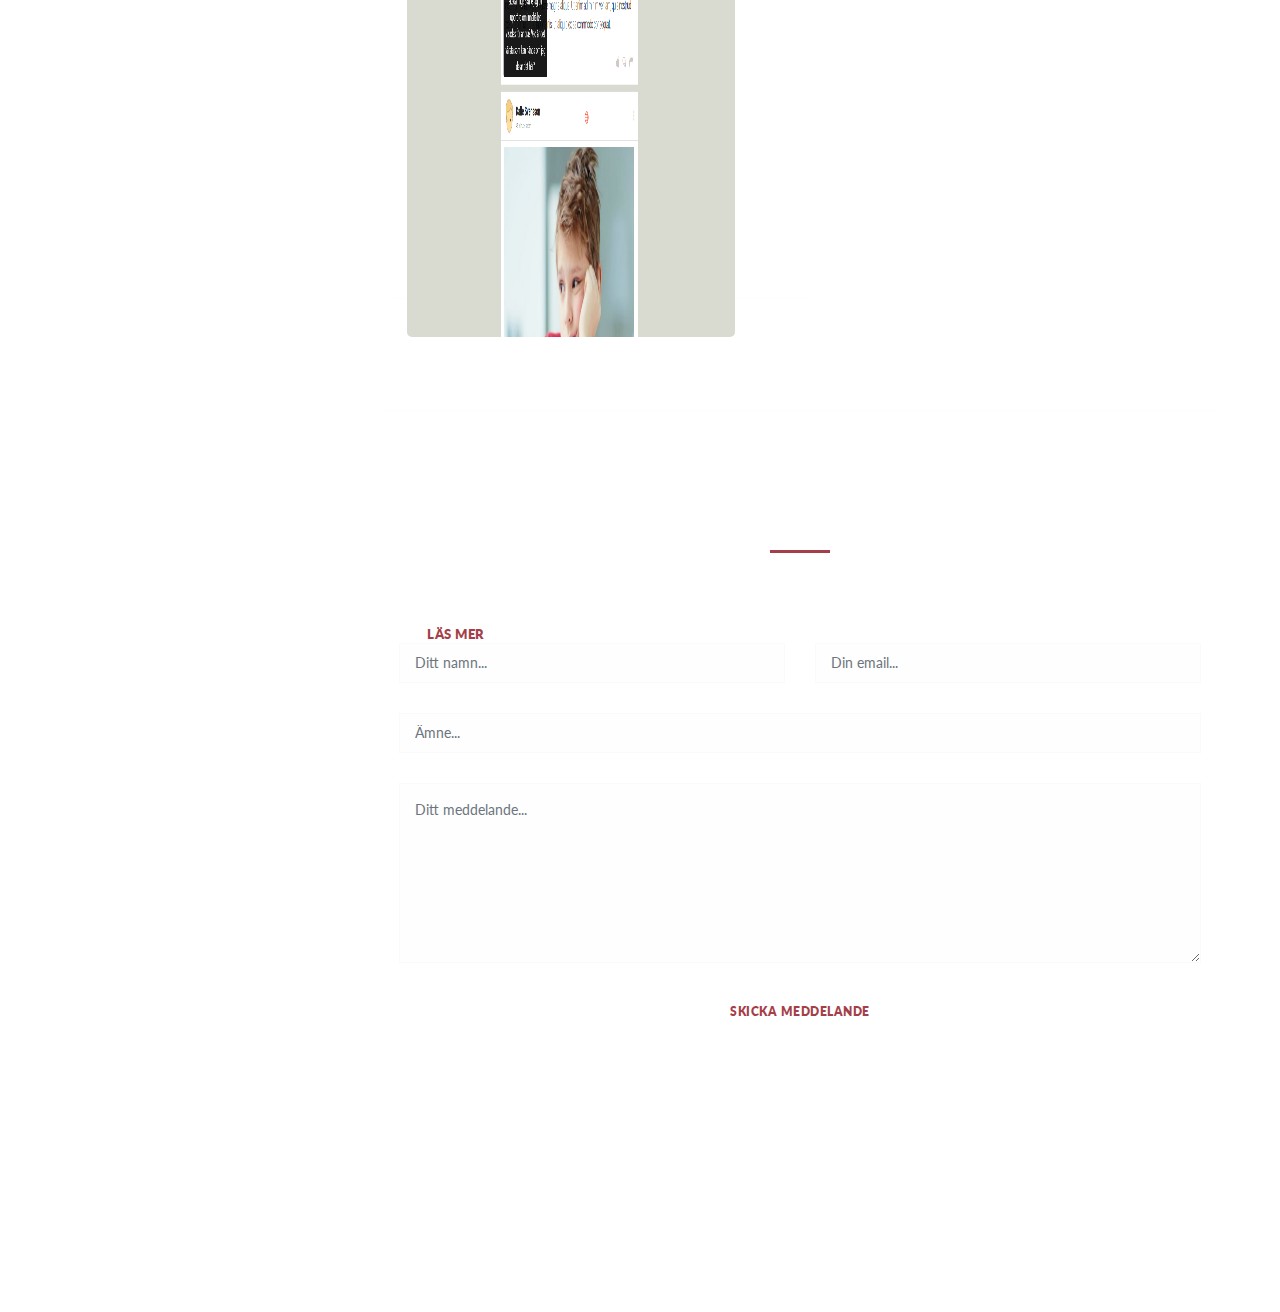
==== commit 6dc759f0: "js" ====
--- a/index.html
+++ b/index.html
@@ -103,9 +103,8 @@
 					<div class="line-dec"></div>
 				</div>
 				<div class="row">
-					<div class="isotope-wrapper">
-						<div class="isotope-box">
-							<div class="isotope-item">
+						
+							<div class="isotope-item col-md-6 ">
 								<img alt="ec-utbildning app" src="assets/images/ec-educationapp.jpg">
 								<figcaption>
 									<a data-lightbox="image-1" data-title="Läroplattform App version" href="assets/images/ec-educationapp.jpg"></a>
@@ -115,36 +114,37 @@
 									<a href="project/Ecutbildningapp.pdf" target="_blank">Läs mer</a>
 								</div>
 							</div>
-							<div class="isotope-item">
+							
+								<div class="isotope-item col-md-6">
+								<img alt="ec-utbildning webb" src="assets/images/ecwebb.jpg"> <a data-lightbox="image-1" data-title="Läroplattform Webb version" href="assets/images/ecwebb.jpg"></a>
+								<h4>EC-utbildning Webb version</h4><span>Det var en självklarhet att läroplattformen behövde finas i en webbversion med. Här var fokus på LIA funktionen och det som behövs för att lättare hålla ordning på viktiga mail, potentiella LIA platser, information till våra mentorer och våran portfolio.</span>
+								<div class="white-button">
+									<a href="project/PP%20Ecutbildning%20Webbsida.pdf" target="_blank">Läs mer</a>
+								</div>
+							
 								<img alt="digitala verktyg" src="assets/images/digital.png"> <a data-lightbox="image-1" data-title="Digitalt verktyg" href="assets/images/digital.png"></a>
 								<h4>Digitalt verktyg</h4><span>Ett digitalt verktyg för pedagoger där målet är att få förskolebarn till att blir mer av en producent istället för konsument. Det långsiktiga målet är att förebygga psykisk ohälsa genom uppmaning till socialt samspel och goda gärningar som bidrar till att skapa och stärka positivt beteende och god hälsa.</span>
 								<div class="white-button">
 									<a href="project/UX%20Design%20sprint%20Djurdja%20Mircetic.pdf" target="_blank">Läs mer</a>
 								</div>
 							</div>
-							<div class="isotope-item">
-								<img alt="ec-utbildning webb" src="assets/images/ecwebb.jpg"> <a data-lightbox="image-1" data-title="Läroplattform Webb version" href="assets/images/ecwebb.jpg"></a>
-								<h4>EC-utbildning Webb version</h4><span>Det var en självklarhet att läroplattformen behövde finas i en webbversion med. Här var fokus på LIA funktionen och det som behövs för att lättare hålla ordning på viktiga mail, potentiella LIA platser, information till våra mentorer och våran portfolio.</span>
-								<div class="white-button">
-									<a href="project/PP%20Ecutbildning%20Webbsida.pdf" target="_blank">Läs mer</a>
-								</div>
-							</div>
-							<div class="isotope-item">
+						
+							<div class="isotope-item col-md-6">
 								<img alt="pixer" src="assets/images/pixerbild.png"> <a data-lightbox="image-1" data-title="Dating app" href="assets/images/pixerbild.png"></a>
 								<h4>En dejting app baserat på intressen</h4><span>I stället för att “matcha” baserat på bilder får användarna först prata/chatta eller spela spel ihop för att sedan låsa upp bilder på personen de pratar med.</span>
 								<div class="white-button">
 									<a href="project/Pixer.pdf" target="_blank">Läs mer</a>
 								</div>
 							</div>
-							<div class="isotope-item">
+							<div class="isotope-item col-md-6">
 								<img alt="social media sida flöde" src="assets/images/feed1.png"> <a data-lightbox="image-1" data-title="Social media sida med fokus på säkerheten för den yngre generationen" href="assets/images/feed1.png"></a>
 								<h4>Social media sida</h4><span>Med hjälp av en tooltip uppmärksammas och tydliggörs det för barn att tänka till och förstå att kontentan av det som läggs upp och delas är där för alla att se. Att det både kan ha negativa och positiva konsekvenser som följd. Informationen framkommer då man hovrar över en knapp eller ett fält i dom situationer man bör tänka till en extra gång. Det blir mindre av ett störningsmoment då en tooltip inte behöver klickas bort.</span>
 								<div class="white-button">
 									<a href="" target="_blank">Läs mer</a>
 								</div>
 							</div>
-						</div>
-					</div>
+						
+					
 				</div>
 			</div>
 		</section>
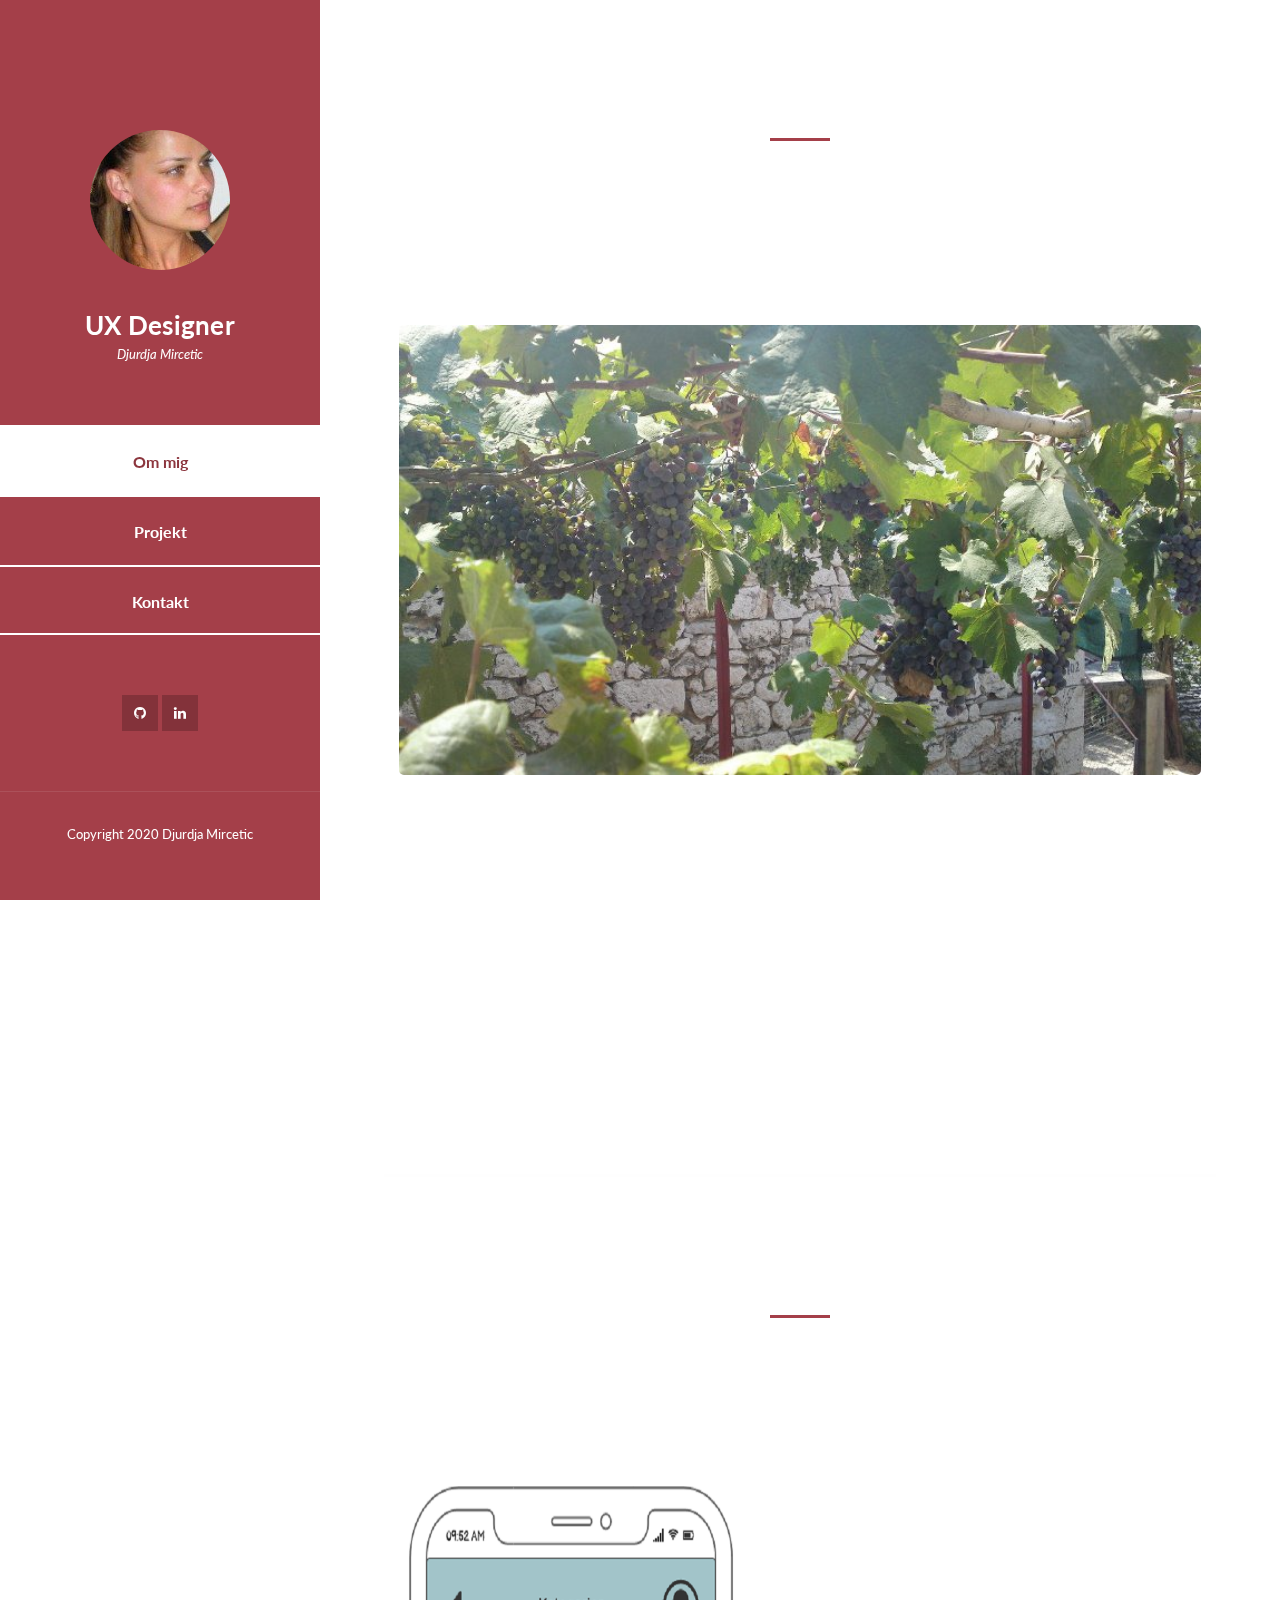
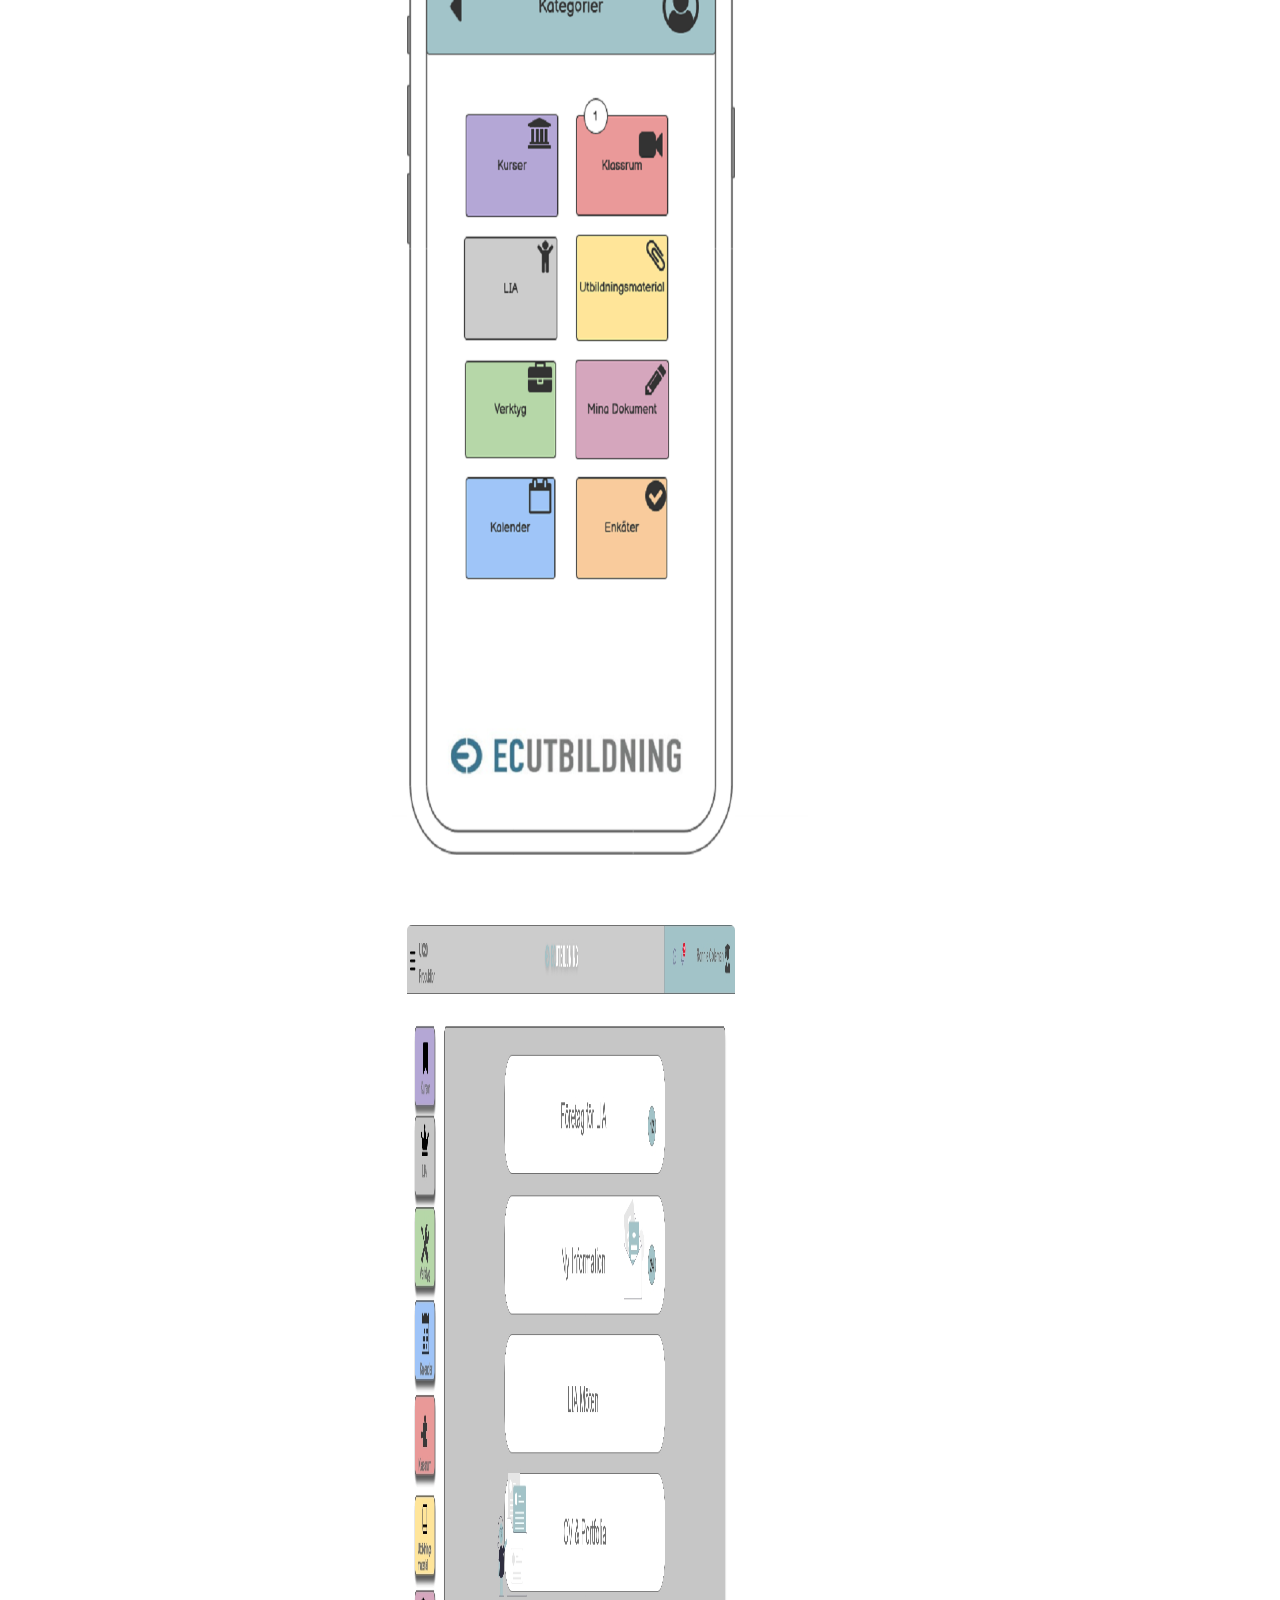
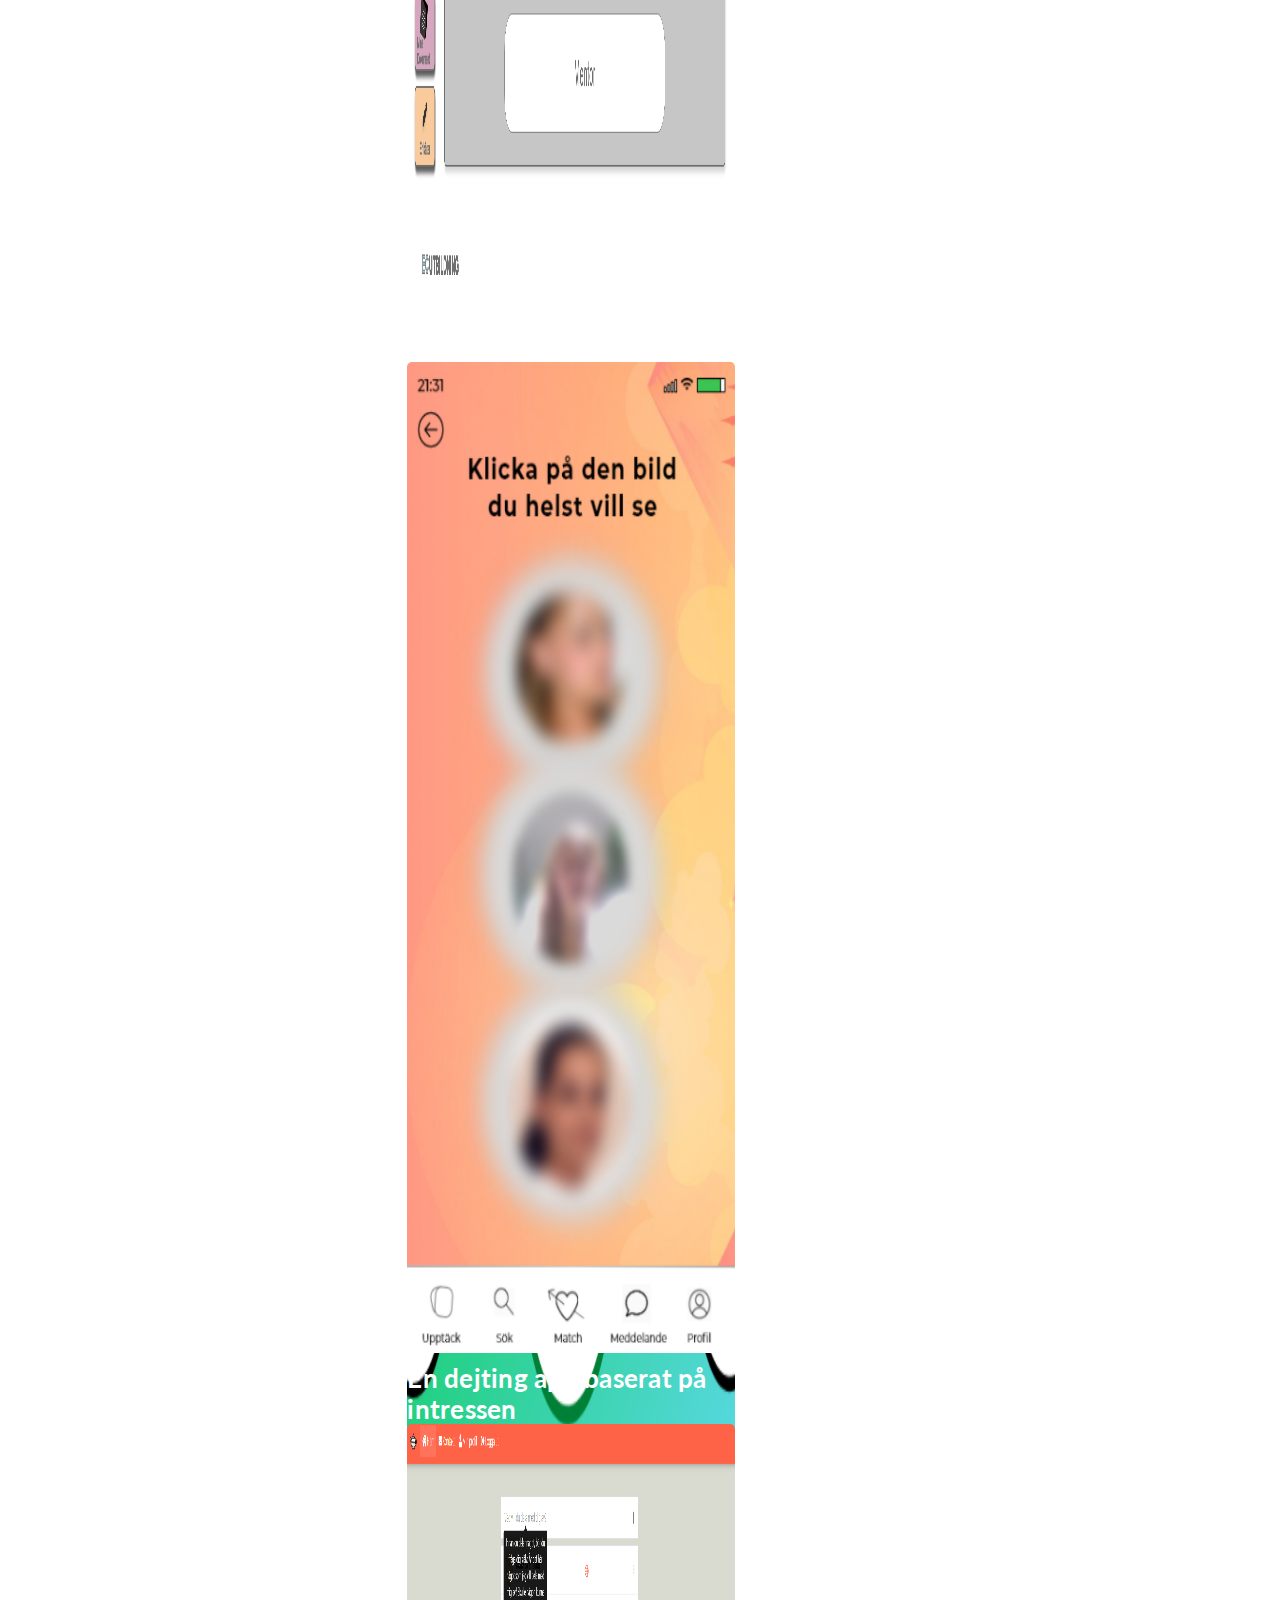
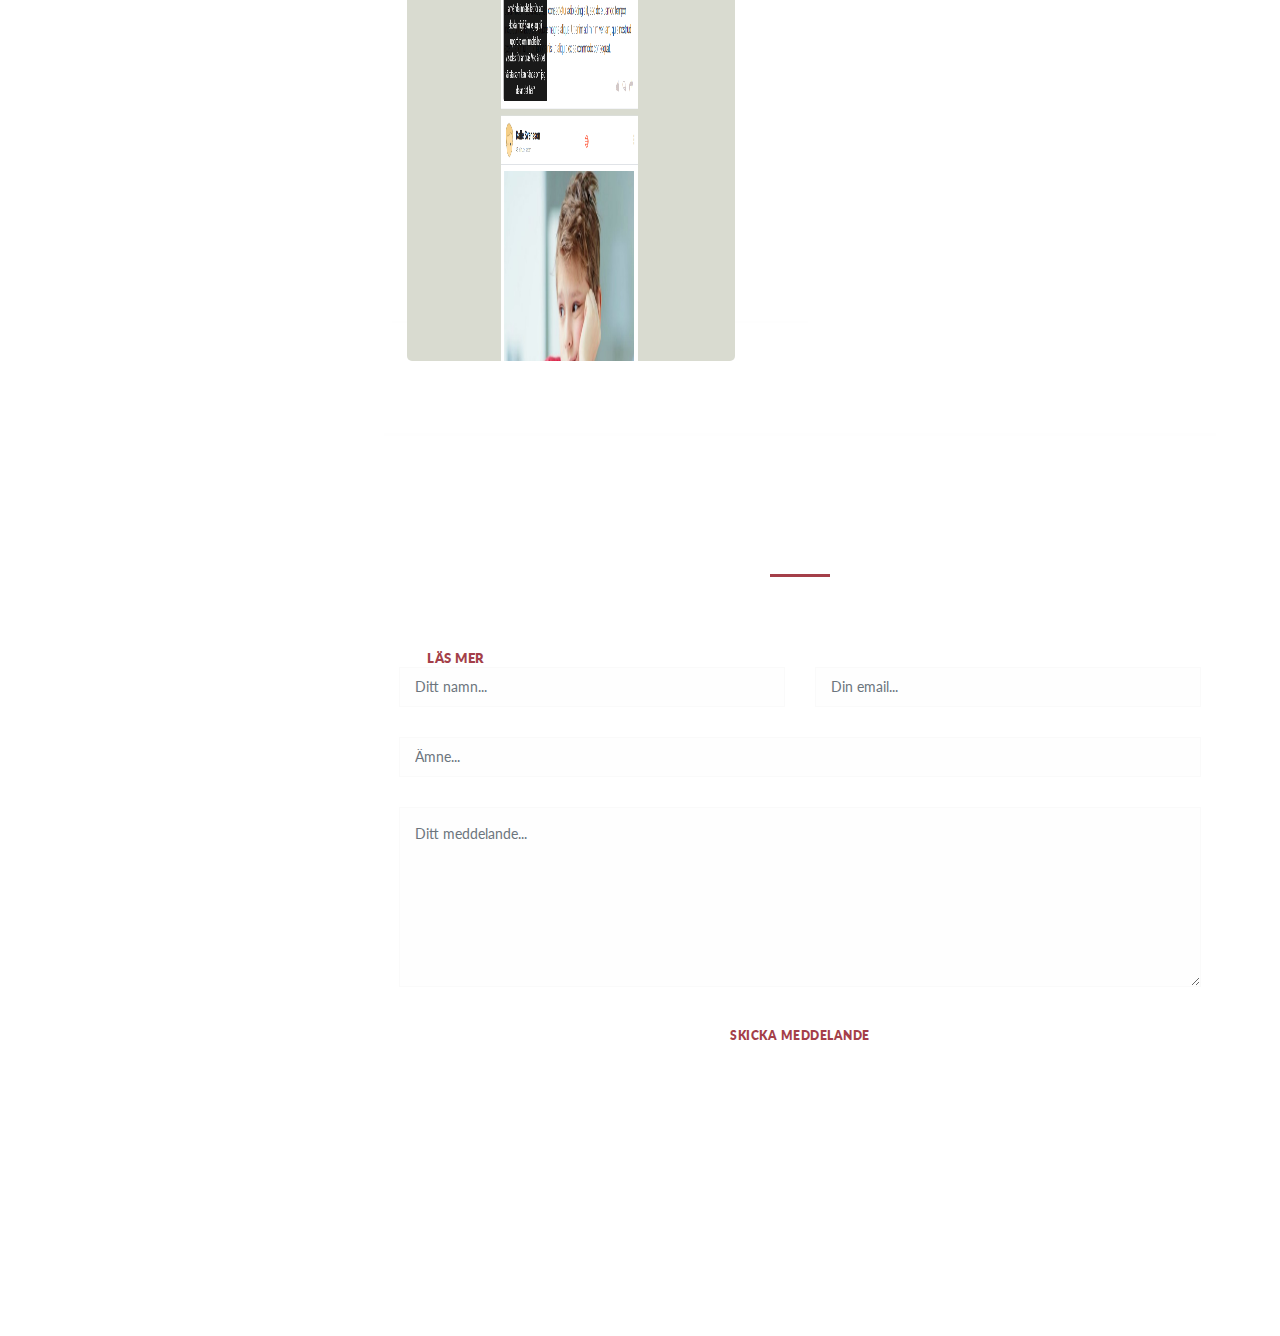
==== commit 01773a6e: "text" ====
--- a/index.html
+++ b/index.html
@@ -78,16 +78,17 @@
 						
 							<div class="right-text">
 								
-								<div><p> Dju kallas jag för & är född vid kusten av Balkan. Uppvuxen & bosatt i Malmö och så länge jag kan minas har jag funderat på hur saker och ting är och varför. Som liten fick jag ofta frågan ”var är det bättre” vilket tände till tankarna mellan det bra och dåliga, varför och varför inte. Jag funderade ofta på produkter, hur de är hur de kunde förbättras och appliceras i olika miljöer. 
+								<div><p> Dju kallas jag för och är född vid kusten av Balkan. Uppvuxen & bosatt i Malmö och så länge jag kan minas har jag funderat på hur saker och ting är och varför. Som liten fick jag ofta frågan ”var är det bättre” vilket tände till tankarna mellan det bra och dåliga, varför och varför inte. Jag funderar ofta på produkter, hur de är hur de kunde förbättras och appliceras i olika miljöer. 
 								Under min uppväxt ägnade jag mig en del åt att rita vilket ledde till att tatuering med blev en hobby. 
-								Under tiden jag satte färg på mina vänner hade jag uppdarg i familjeföretaget, att rita upp mönster som sedan trycktes och blev plagg. 
+								Under tiden jag la färg på mina vänner hade jag uppdarg i familjeföretaget att 
+								rita upp mönster som sedan trycktes och blev plagg. 
 								Dom plaggen har jag sedan fotats i och varit modell för samt sålt på modemässorna. 
 								Jag har haft en insyn i ett företag från idén, försäljningen, produktionen, leverans och allt där emellan. 
 								Jag är nyfiken, omtänksam och ger hela mig till vad jag har framför mig. 
 								Intresset för UX blev stort då jag förstod att det var en blandning av beteendet och tekniken. 
-								Att sätta sig in i användarnas känsla och föreställa sig vad de går igenom som sedan bekräftas av researchen är vad jag vill jobba med. 
-								Det blir en slagt tillfredsställelse att kunna ta fram en lösning till utmaningen i form av prototyp då erfarenheten och 
-								informationen går att visa upp.</p>
+								Att sätta sig in i användarnas känsla och föreställa sig vad de går igenom och sedan bekräfta det med researchen är vad jag vill jobba med. 
+								Det blir en slagt tillfredsställelse att kunna ta fram en lösning till utmaningen i form av prototyp då erfarenhet och 
+								information går att visa upp.</p>
 							</div>
 							</div>
 							
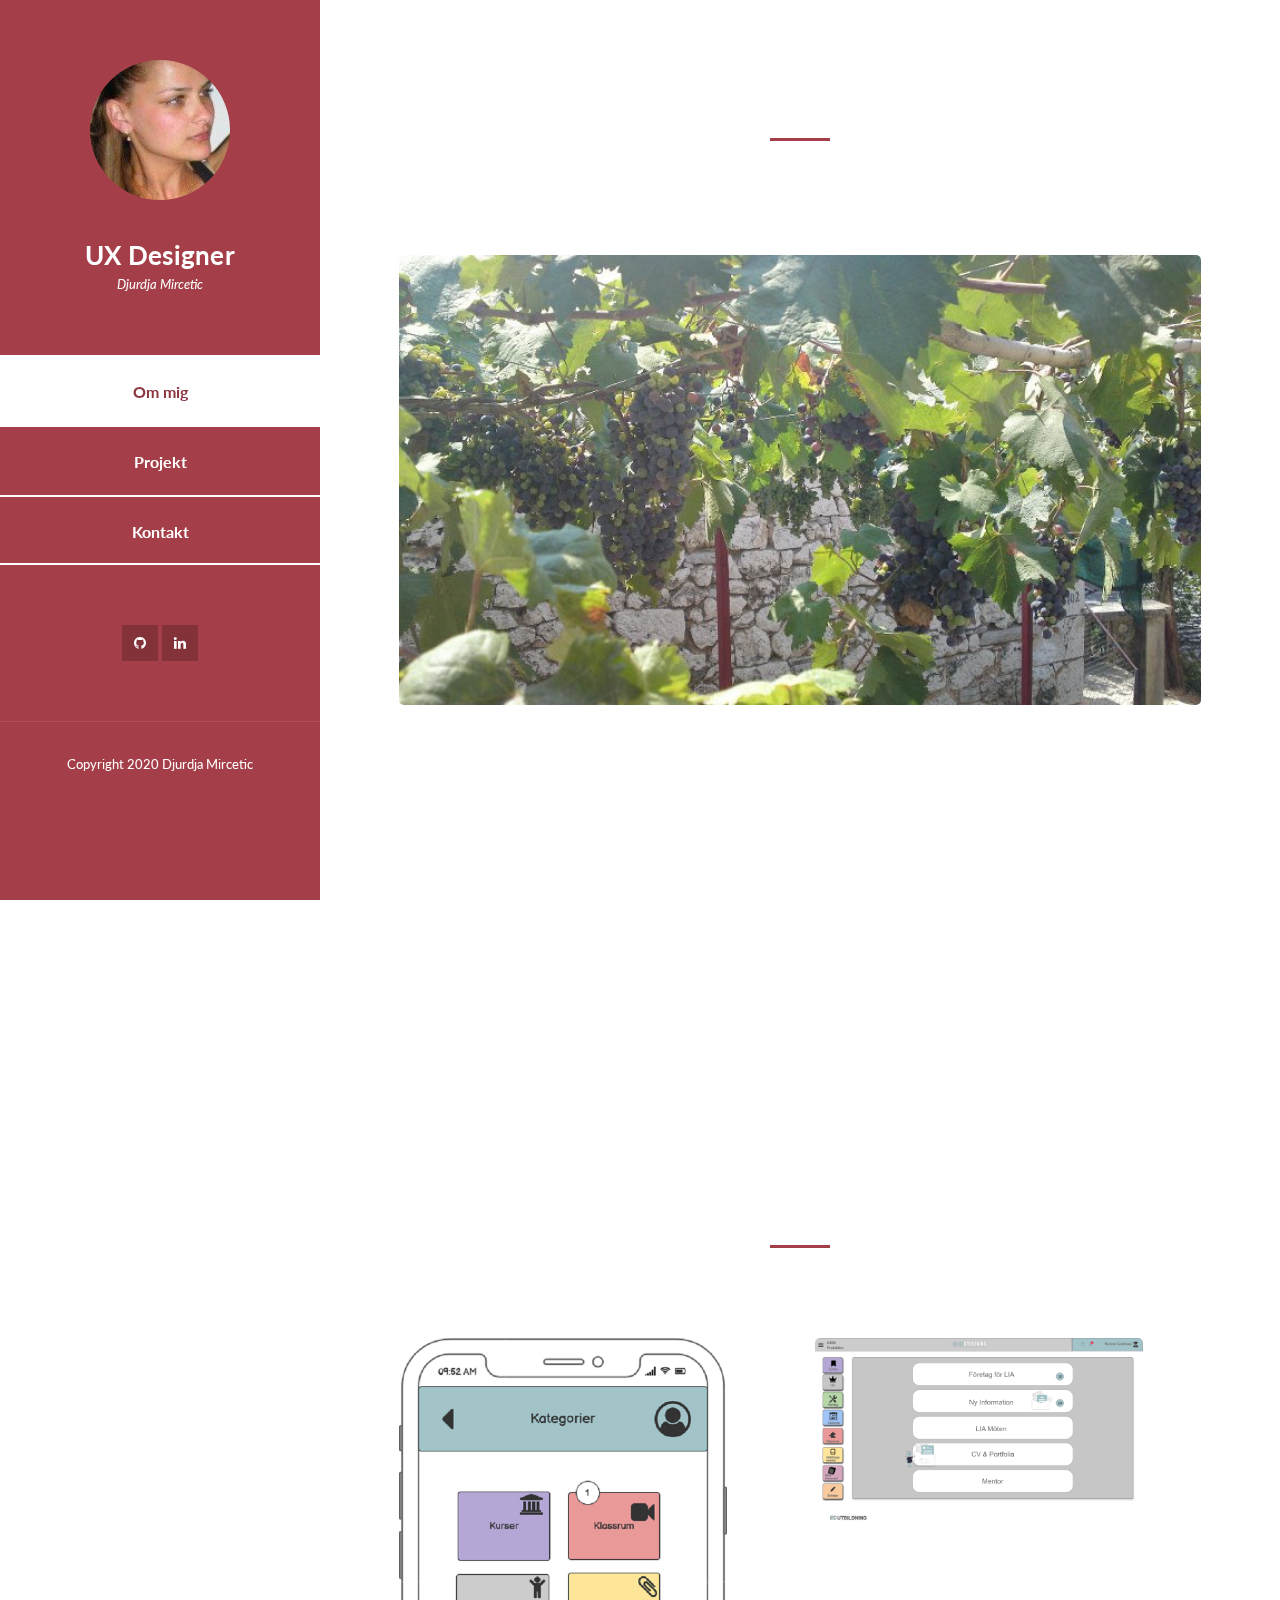
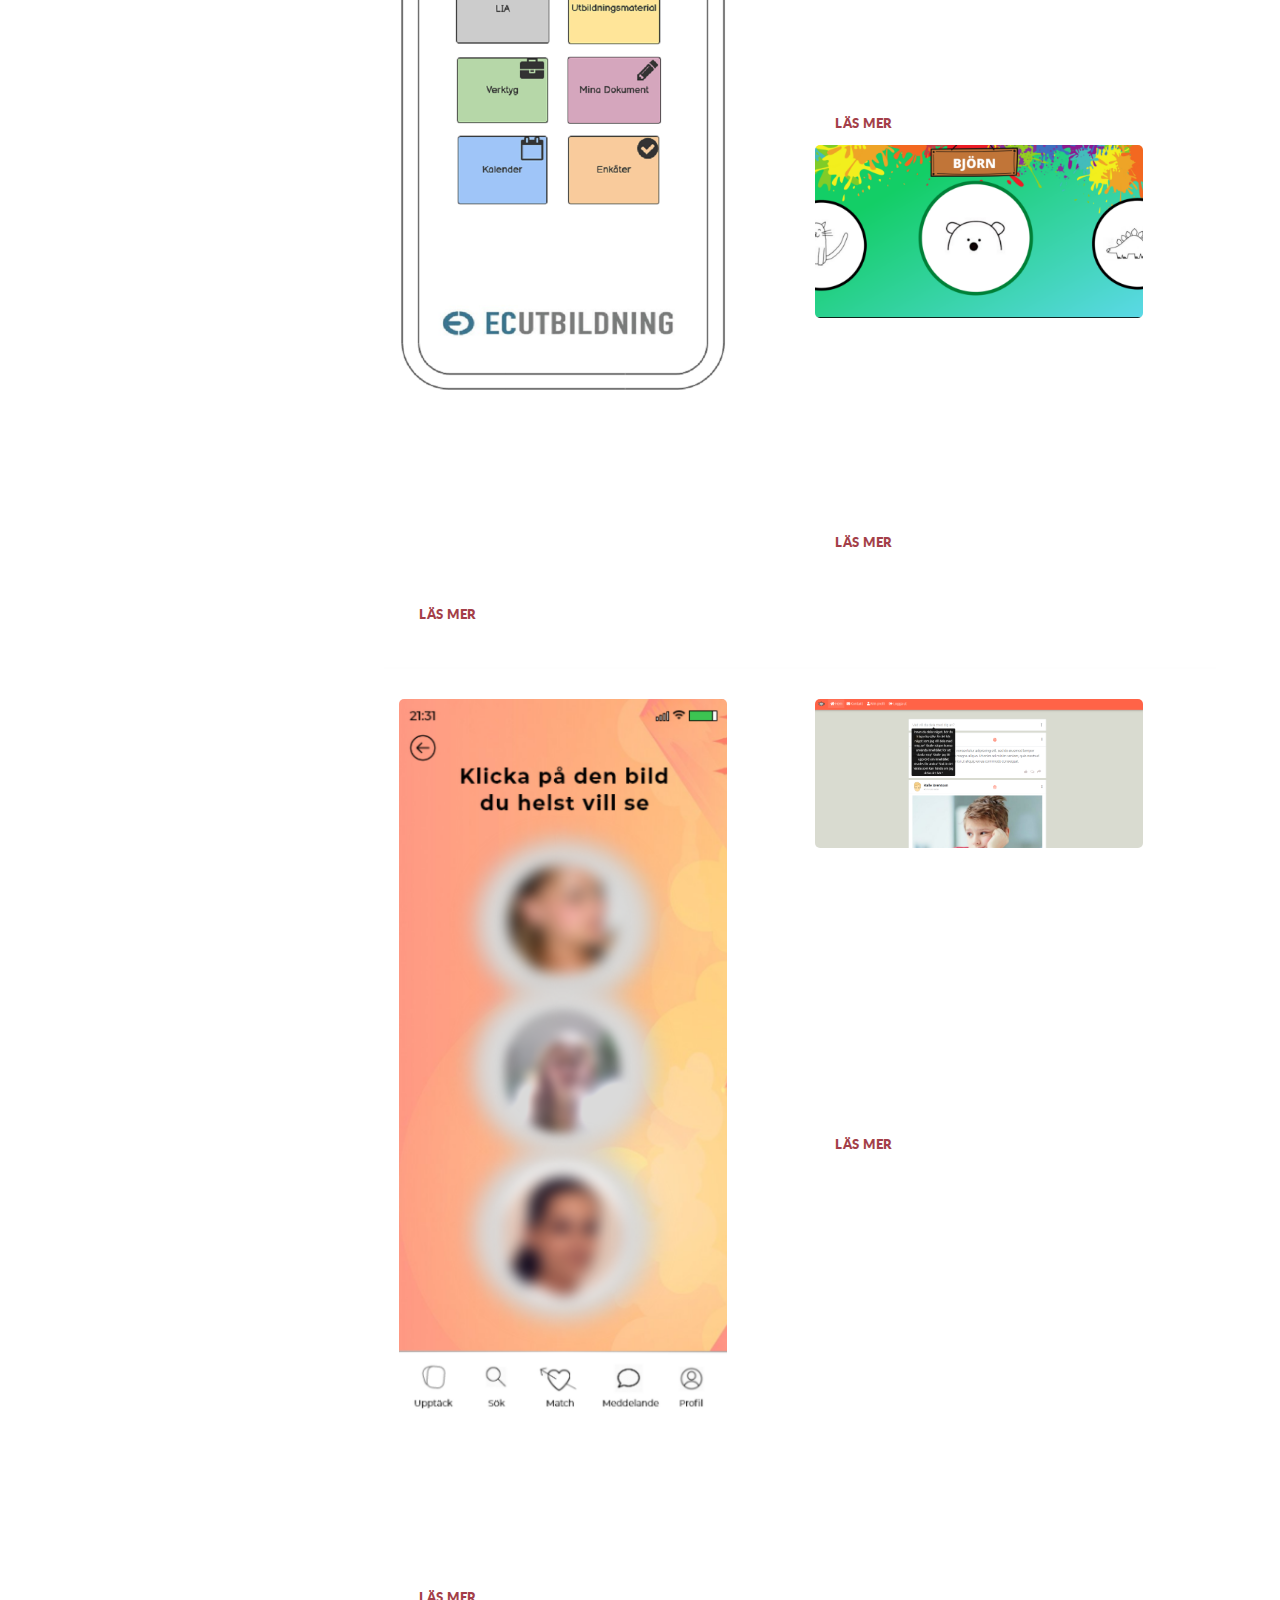
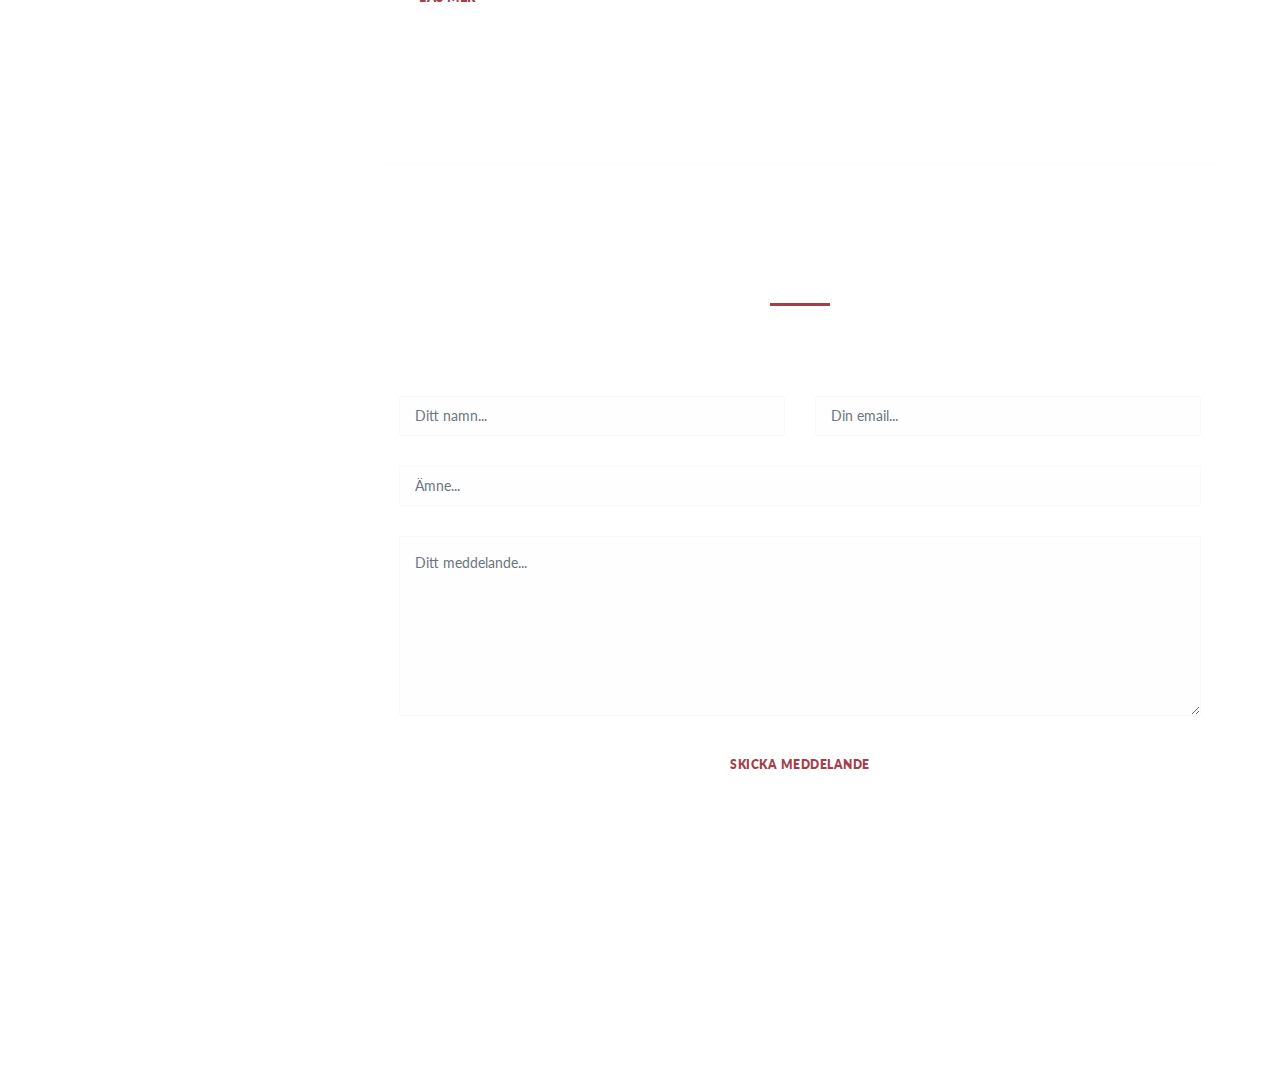
==== commit c40f5b7b: "Update index.html" ====
--- a/index.html
+++ b/index.html
@@ -141,7 +141,7 @@
 								<img alt="social media sida flöde" src="assets/images/feed1.png"> <a data-lightbox="image-1" data-title="Social media sida med fokus på säkerheten för den yngre generationen" href="assets/images/feed1.png"></a>
 								<h4>Social media sida</h4><span>Med hjälp av en tooltip uppmärksammas och tydliggörs det för barn att tänka till och förstå att kontentan av det som läggs upp och delas är där för alla att se. Att det både kan ha negativa och positiva konsekvenser som följd. Informationen framkommer då man hovrar över en knapp eller ett fält i dom situationer man bör tänka till en extra gång. Det blir mindre av ett störningsmoment då en tooltip inte behöver klickas bort.</span>
 								<div class="white-button">
-									<a href="" target="_blank">Läs mer</a>
+									<a href="https://dju1441.github.io/Uppgifter/Social_media/" target="_blank">Läs mer</a>
 								</div>
 							</div>
 						
--- a/assets/css/templatemo-style.css
+++ b/assets/css/templatemo-style.css
@@ -53,7 +53,7 @@
 img {
     width: 100%;
     overflow: hidden;
-	margin-top:70px;
+	
 }
 
 .flag{
@@ -490,9 +490,9 @@
 }
 
 .isotope-item {
-    position: relative;
+   /* position: relative;
     width: 48%;
-    margin: 1%;
+    margin: 1%;*/
     border-bottom: 2px solid rgba(250,250,250,0.1);
     padding-bottom: 30px;
     margin-bottom: 30px;
@@ -502,7 +502,7 @@
     top: 0;
     left: 0;
     width: 85%;
-    height: 100%;
+   /* height: 100%; */
     border-radius: 5px;
 }
 
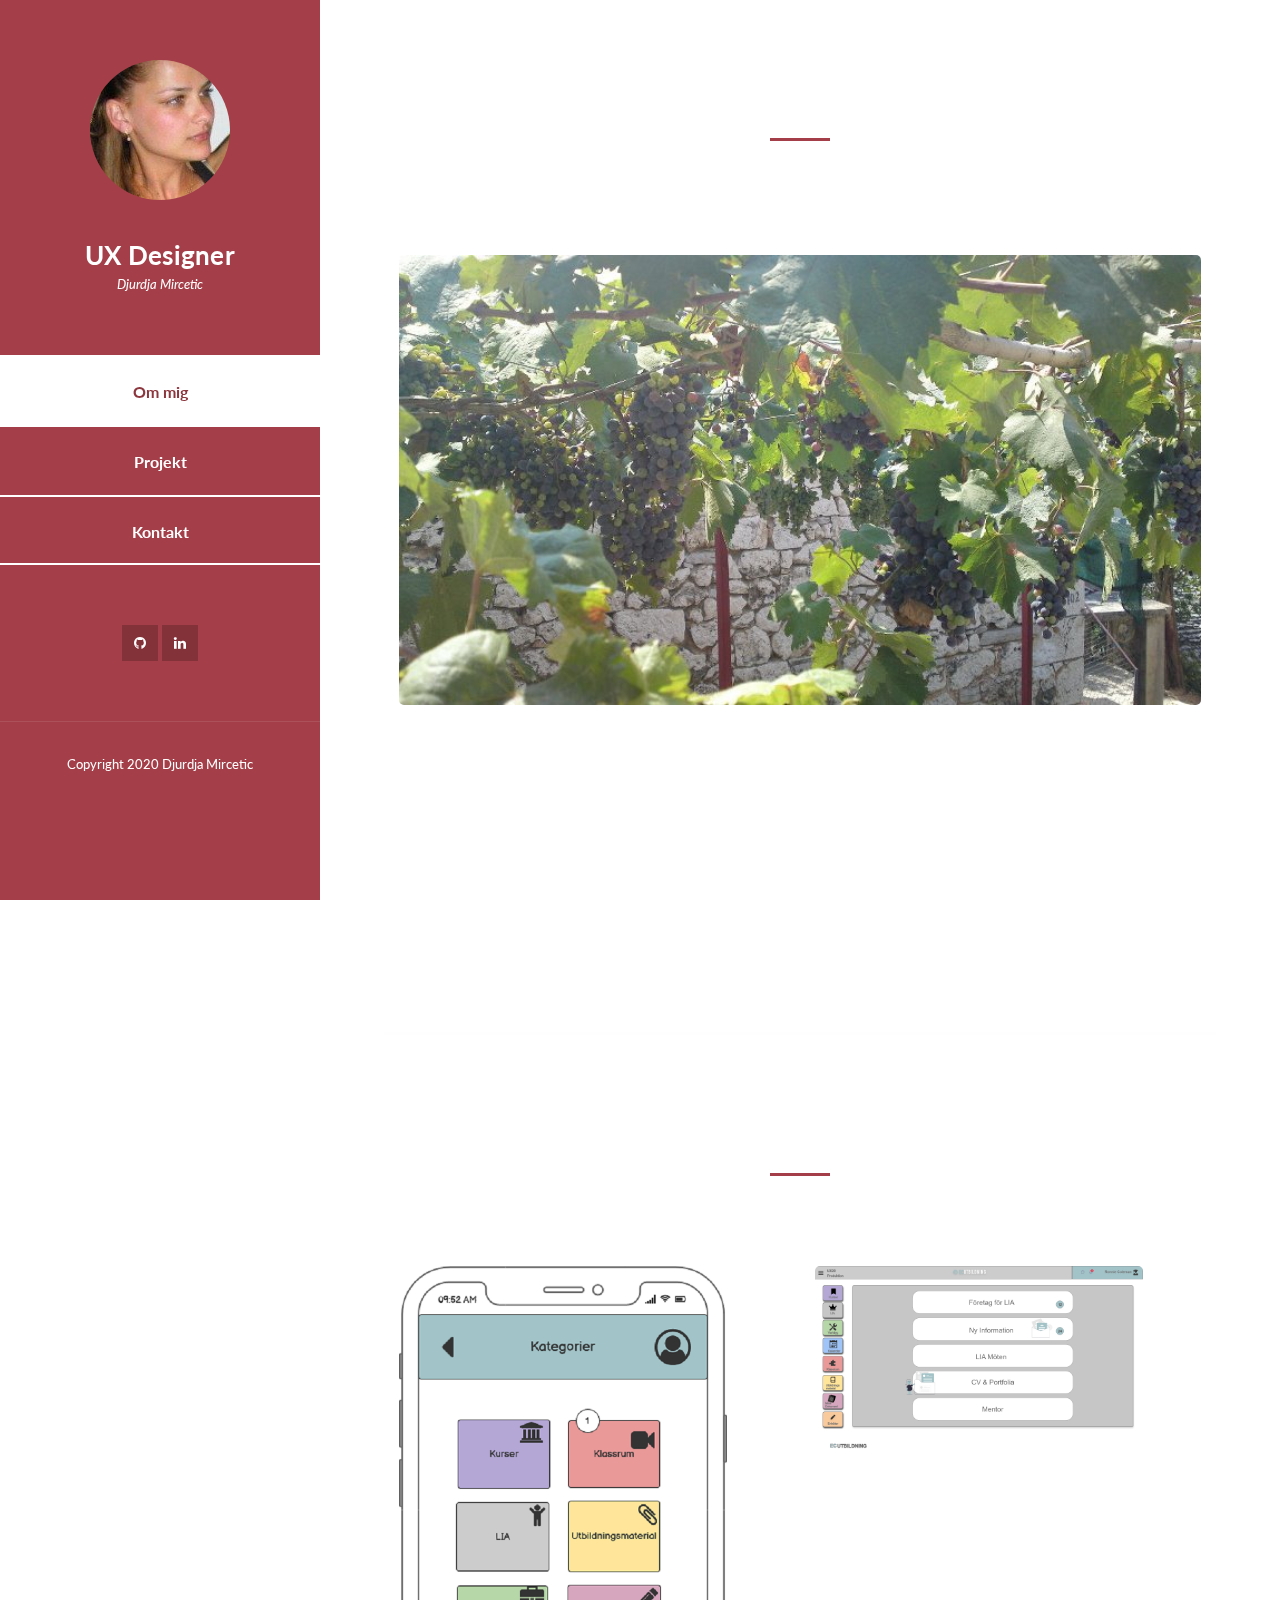
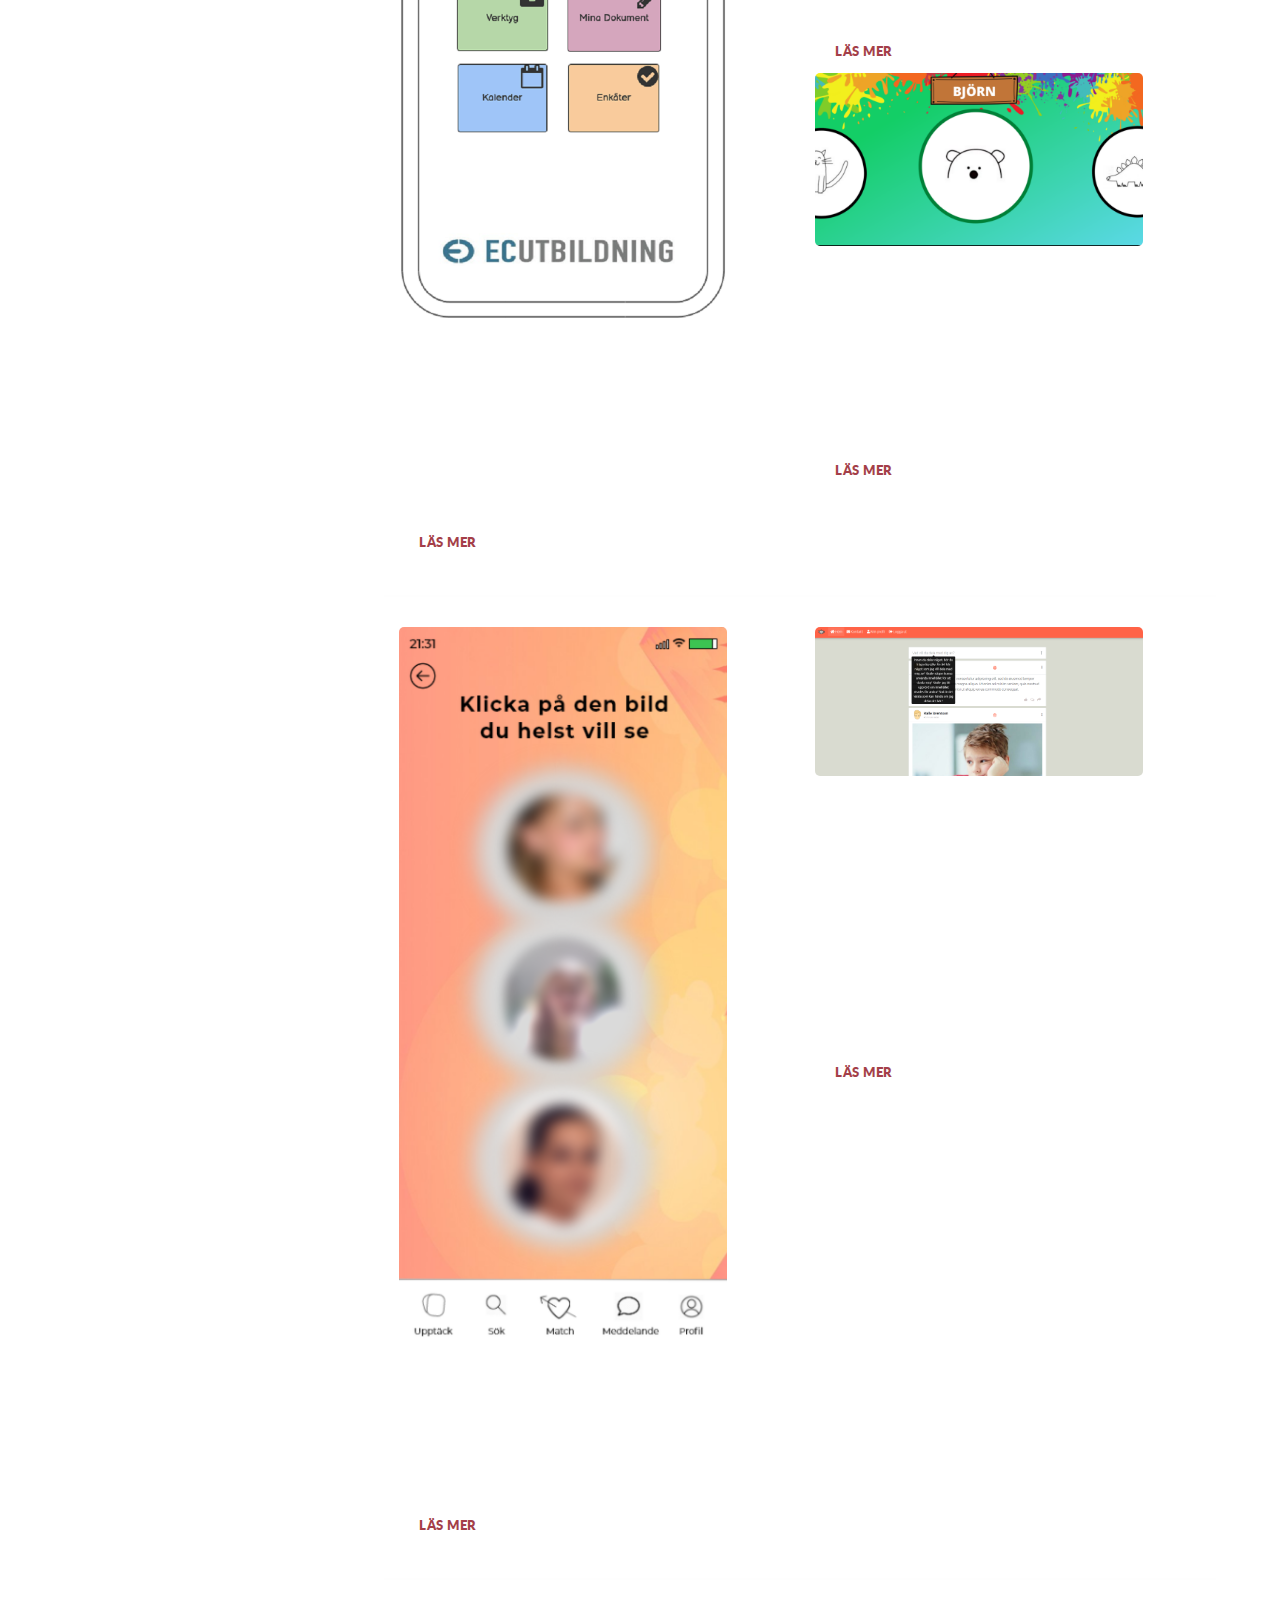
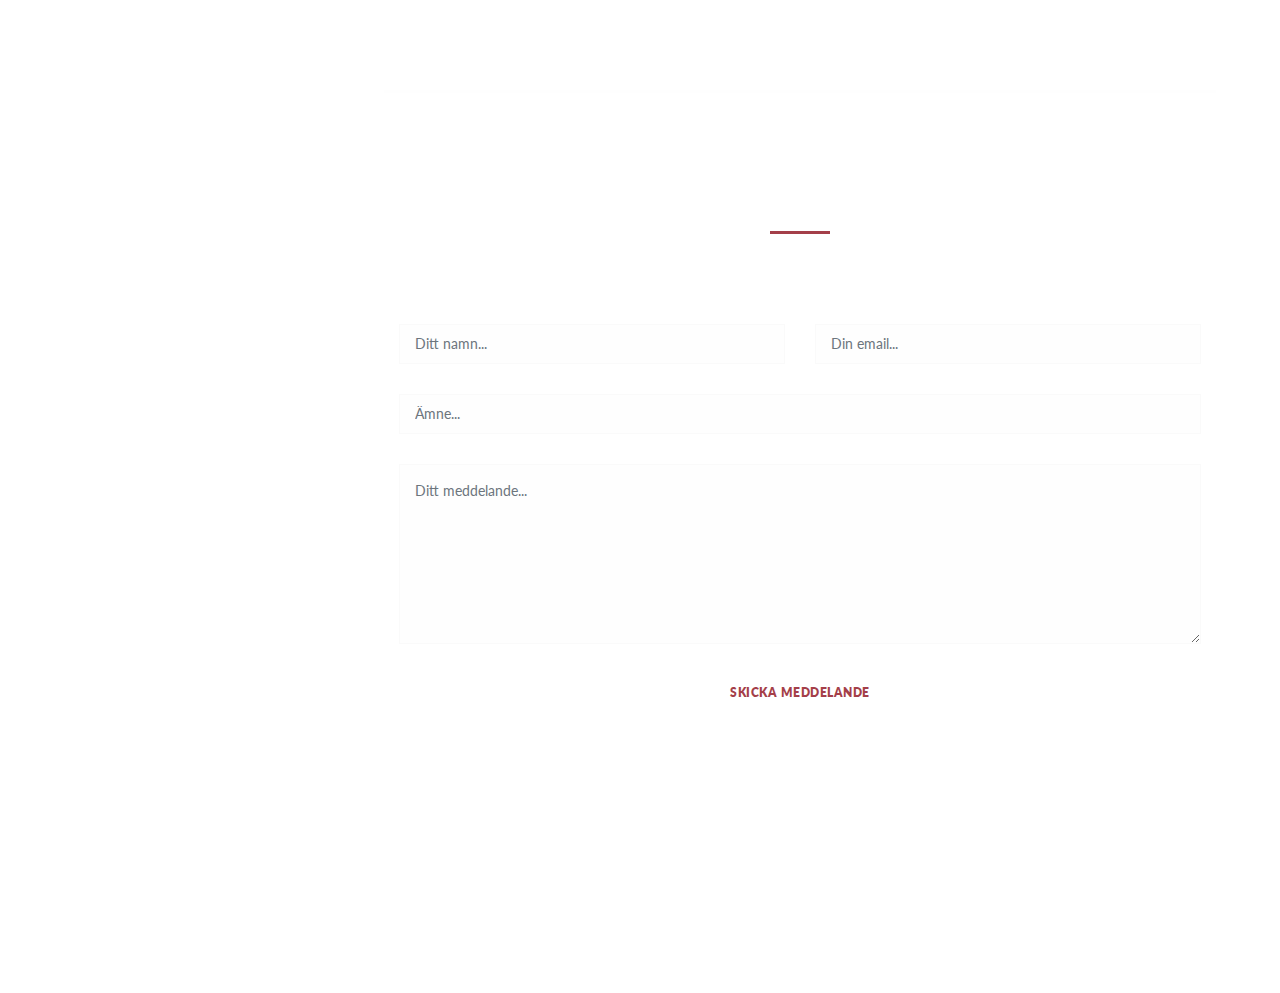
==== commit 9df917fa: "Update index.html" ====
--- a/index.html
+++ b/index.html
@@ -78,17 +78,14 @@
 						
 							<div class="right-text">
 								
-								<div><p> Dju kallas jag för och är född vid kusten av Balkan. Uppvuxen & bosatt i Malmö och så länge jag kan minas har jag funderat på hur saker och ting är och varför. Som liten fick jag ofta frågan ”var är det bättre” vilket tände till tankarna mellan det bra och dåliga, varför och varför inte. Jag funderar ofta på produkter, hur de är hur de kunde förbättras och appliceras i olika miljöer. 
-								Under min uppväxt ägnade jag mig en del åt att rita vilket ledde till att tatuering med blev en hobby. 
-								Under tiden jag la färg på mina vänner hade jag uppdarg i familjeföretaget att 
-								rita upp mönster som sedan trycktes och blev plagg. 
-								Dom plaggen har jag sedan fotats i och varit modell för samt sålt på modemässorna. 
-								Jag har haft en insyn i ett företag från idén, försäljningen, produktionen, leverans och allt där emellan. 
-								Jag är nyfiken, omtänksam och ger hela mig till vad jag har framför mig. 
-								Intresset för UX blev stort då jag förstod att det var en blandning av beteendet och tekniken. 
-								Att sätta sig in i användarnas känsla och föreställa sig vad de går igenom och sedan bekräfta det med researchen är vad jag vill jobba med. 
-								Det blir en slagt tillfredsställelse att kunna ta fram en lösning till utmaningen i form av prototyp då erfarenhet och 
-								information går att visa upp.</p>
+								<div><p>Dju kallas jag för och är född vid kusten av Balkan. Uppvuxen och bosatt i Malmö och så länge jag kan minnas har jag funderat på hur saker och ting är och varför.
+Som liten fick jag ofta frågan ”var är det bättre”- här eller där. Detta tände till tankarna mellan det bra och dåliga, varför och varför inte.
+Jag funderar ofta på produkter. Hur de är, hur de kan förbättras och appliceras i olika miljöer.
+Under min uppväxt ägnade jag mig en del åt att rita vilket ledde till att tatuering blev en hobby.
+Då jag färglade mina vänner hade jag uppdrag i familjeföretaget att rita upp mönster som sedan trycktes på tyg och blev plagg. Jag fick insyn i ett företag från idén, produktion, försäljning, leverans och allt där emellan. 
+UX är intressant och viktigt för mig då det är här teknik och beteende flätas ihop. Det är här jag vill vara, var vi förstår, tänjer och skapar behov.
+Jag är nyfiken, omtänksam och ger hela mig till vad jag har framför mig för att ge det ett värde.  
+p>
 							</div>
 							</div>
 							
